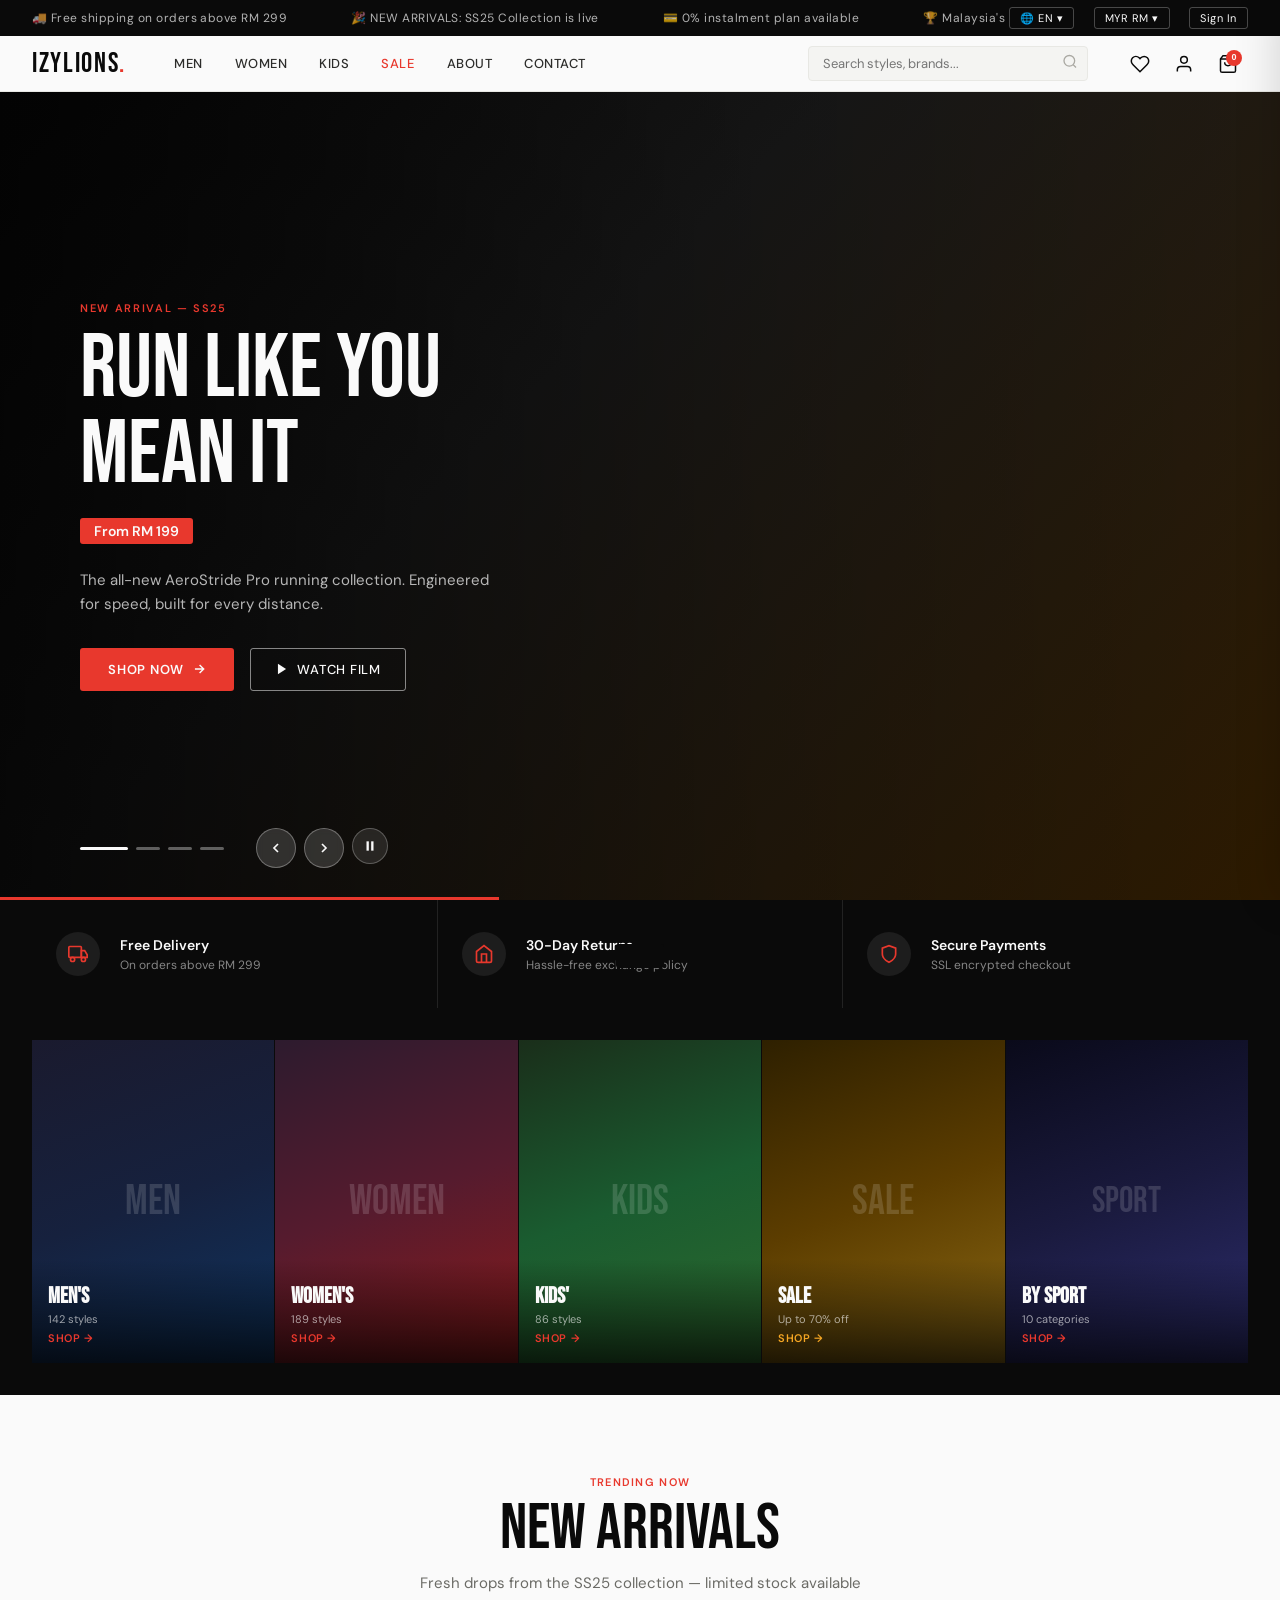
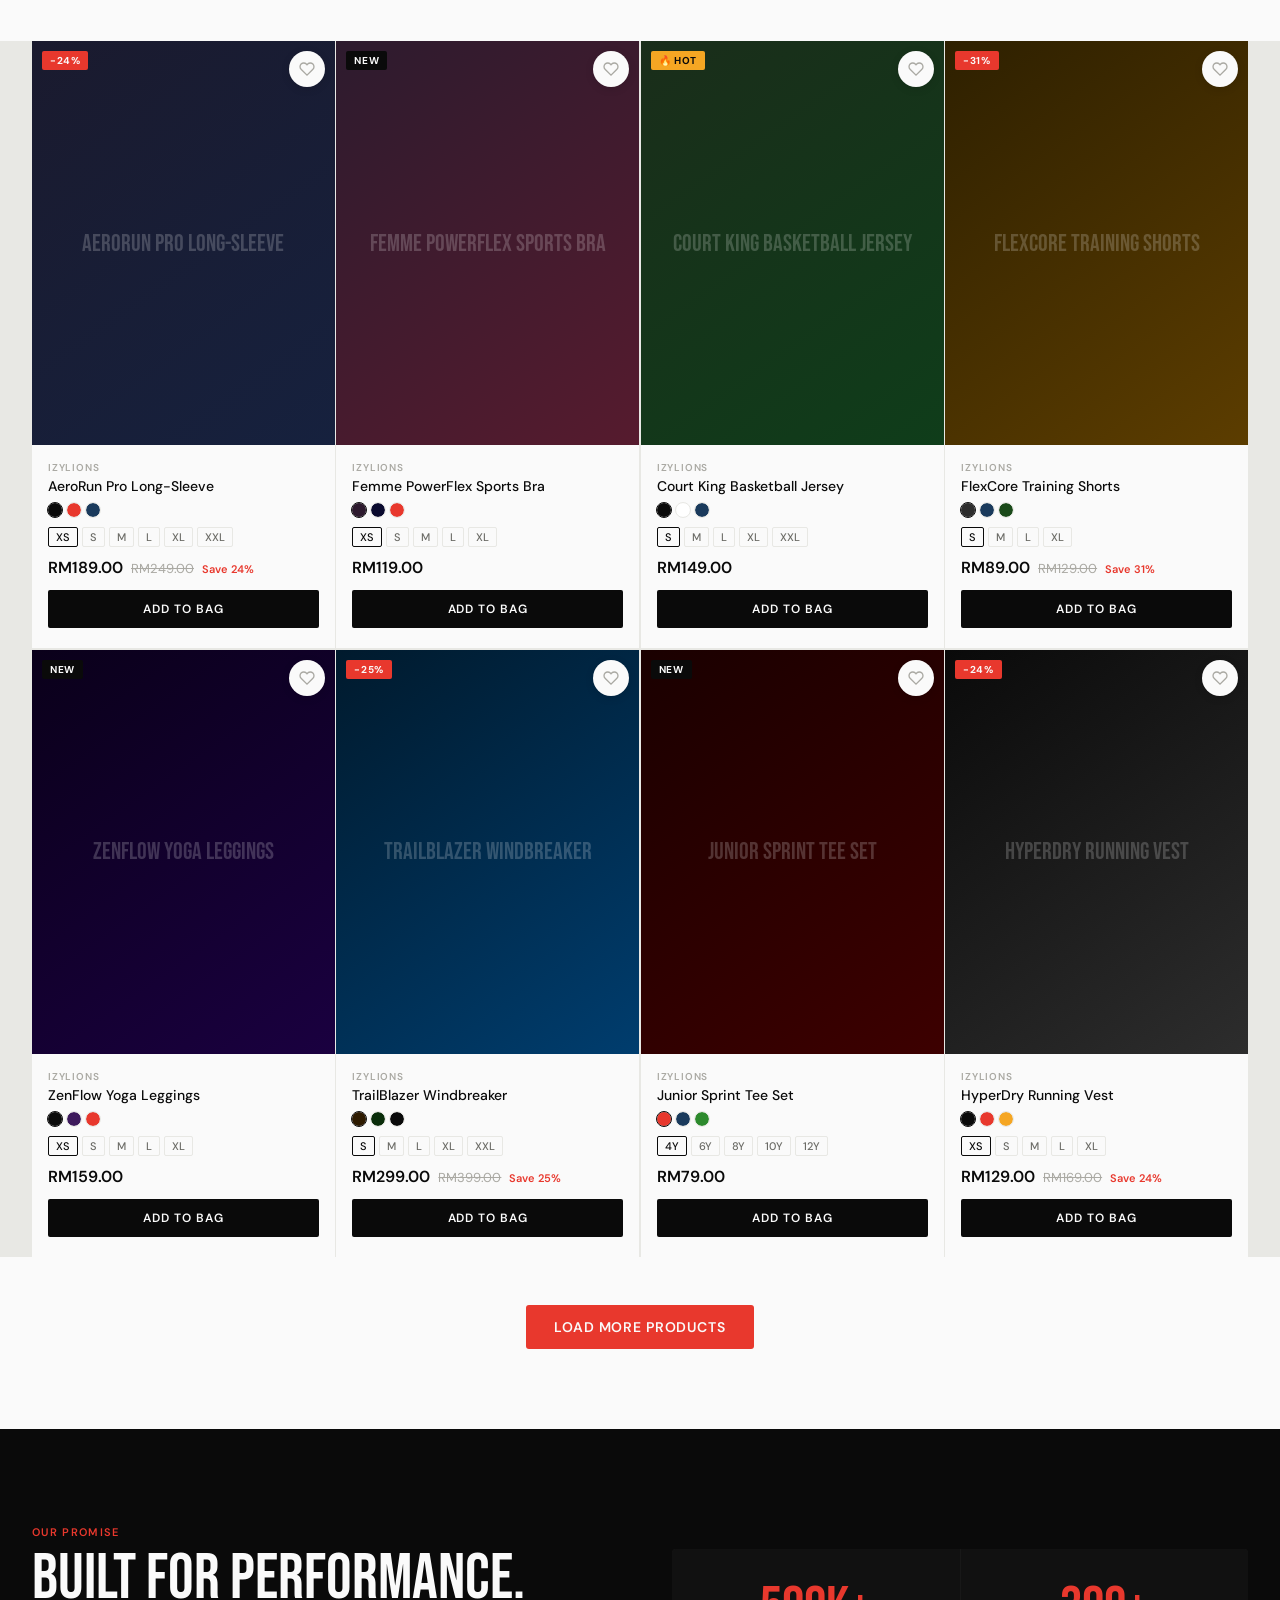
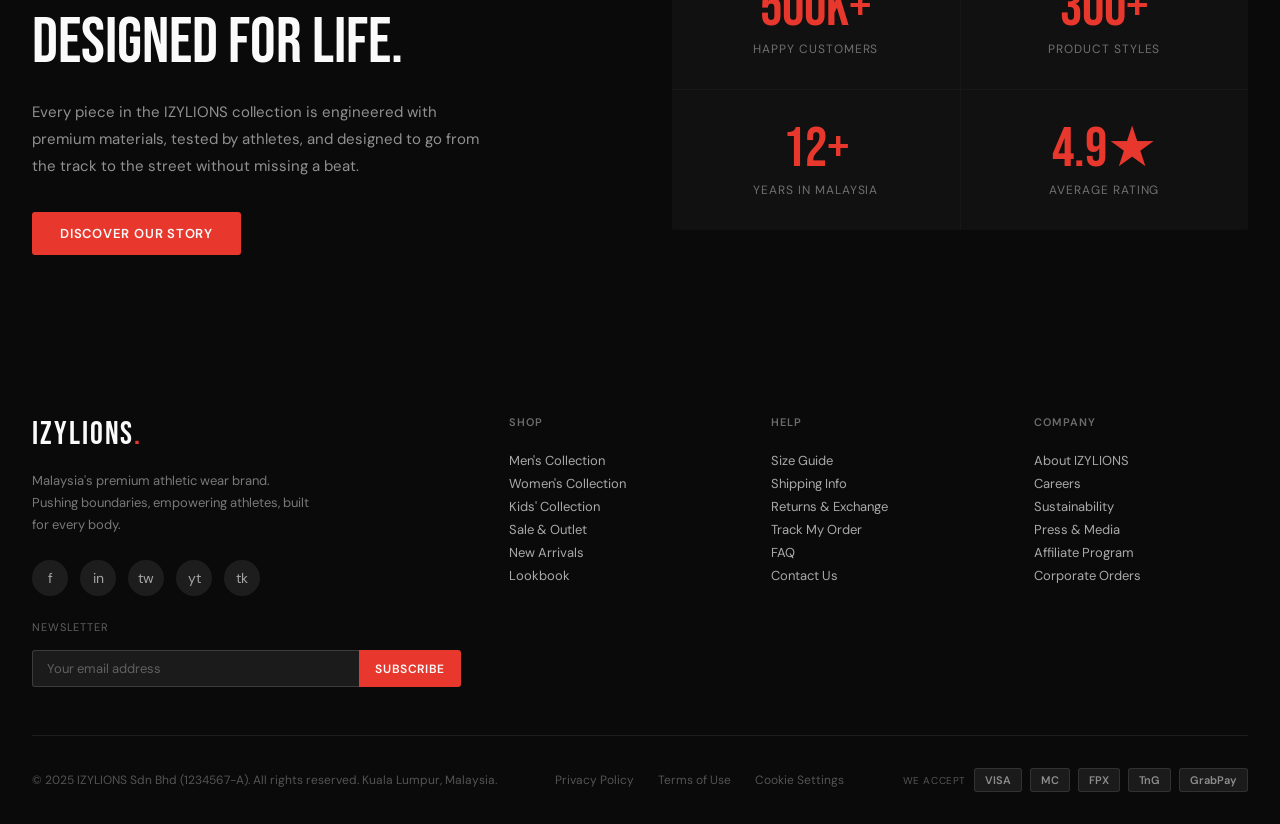
==== store.html @ 8ec2326b "Add files via upload" ====
<!DOCTYPE html>
<html lang="en">
<head>
<meta charset="UTF-8">
<meta name="viewport" content="width=device-width, initial-scale=1.0">
<title>IZYLIONS — Premium Athletic Wear</title>
<link href="https://fonts.googleapis.com/css2?family=Bebas+Neue&family=DM+Sans:wght@300;400;500;600&family=DM+Serif+Display:ital@0;1&display=swap" rel="stylesheet">
<style>
:root {
  --black: #0a0a0a;
  --white: #fafafa;
  --accent: #e8382d;
  --accent2: #f5a623;
  --gray-100: #f4f4f2;
  --gray-200: #e8e8e4;
  --gray-400: #aaa9a3;
  --gray-600: #6b6b66;
  --gray-800: #2c2c2a;
  --font-display: 'Bebas Neue', sans-serif;
  --font-body: 'DM Sans', sans-serif;
  --font-serif: 'DM Serif Display', serif;
  --nav-h: 56px;
  --topbar-h: 36px;
}
* { margin:0; padding:0; box-sizing:border-box; }
html { scroll-behavior: smooth; }
body { font-family: var(--font-body); background: var(--white); color: var(--black); overflow-x:hidden; }

/* ─── CURRENCY/LANGUAGE BAR ─── */
#topbar {
  height: var(--topbar-h);
  background: var(--black);
  color: var(--white);
  display: flex;
  align-items: center;
  justify-content: space-between;
  padding: 0 2rem;
  font-size: 12px;
  letter-spacing: 0.04em;
  position: relative;
  z-index: 200;
}
#topbar .marquee-wrap { flex:1; overflow:hidden; }
#topbar .marquee { display:flex; gap:4rem; animation: marquee 28s linear infinite; white-space:nowrap; }
@keyframes marquee { from{transform:translateX(0)} to{transform:translateX(-50%)} }
#topbar .marquee span { opacity:.7; }
.topbar-right { display:flex; align-items:center; gap:1.2rem; flex-shrink:0; }
.currency-btn, .lang-btn {
  background: transparent;
  border: 1px solid rgba(255,255,255,0.25);
  color: var(--white);
  padding: 3px 10px;
  border-radius: 3px;
  font-size: 11px;
  cursor: pointer;
  font-family: var(--font-body);
  letter-spacing: 0.05em;
  position: relative;
}
.currency-btn:hover, .lang-btn:hover { border-color:rgba(255,255,255,0.6); }
.dropdown-panel {
  position: absolute;
  top: calc(100% + 6px);
  right: 0;
  background: var(--black);
  border: 1px solid rgba(255,255,255,0.15);
  min-width: 160px;
  z-index: 300;
  display: none;
  border-radius: 4px;
  overflow: hidden;
}
.dropdown-panel.open { display:block; }
.dropdown-panel a {
  display: flex; align-items:center; gap:8px;
  padding: 9px 14px;
  color: rgba(255,255,255,0.8);
  text-decoration: none;
  font-size: 12px;
  transition: background 0.15s;
}
.dropdown-panel a:hover { background: rgba(255,255,255,0.08); color:var(--white); }
.dropdown-panel a .flag { font-size:16px; }

/* ─── MAIN NAVBAR ─── */
#navbar {
  height: var(--nav-h);
  background: var(--white);
  border-bottom: 1px solid var(--gray-200);
  display: flex;
  align-items: center;
  padding: 0 2rem;
  gap: 2rem;
  position: sticky;
  top: 0;
  z-index: 150;
  transition: box-shadow 0.2s;
}
#navbar.scrolled { box-shadow: 0 2px 20px rgba(0,0,0,0.08); }
.logo {
  font-family: var(--font-display);
  font-size: 28px;
  letter-spacing: 0.06em;
  color: var(--black);
  text-decoration: none;
  flex-shrink: 0;
}
.logo span { color: var(--accent); }

/* ─── MEGA MENU NAV ─── */
.nav-links { display:flex; align-items:center; gap:0; flex:1; }
.nav-item { position:relative; }
.nav-item > a {
  display: block;
  padding: 0 1rem;
  height: var(--nav-h);
  line-height: var(--nav-h);
  font-size: 13px;
  font-weight: 500;
  letter-spacing: 0.04em;
  color: var(--gray-800);
  text-decoration: none;
  text-transform: uppercase;
  transition: color 0.15s;
  white-space: nowrap;
}
.nav-item > a:hover, .nav-item.active > a { color: var(--accent); }
.nav-item:hover .mega-menu { display:flex; }
.mega-menu {
  display: none;
  position: absolute;
  top: var(--nav-h);
  left: -2rem;
  background: var(--white);
  border: 1px solid var(--gray-200);
  border-top: 2px solid var(--accent);
  min-width: 680px;
  padding: 2rem;
  gap: 2.5rem;
  box-shadow: 0 8px 32px rgba(0,0,0,0.1);
  z-index: 200;
}
.mega-col h4 {
  font-size: 10px;
  font-weight: 600;
  letter-spacing: 0.1em;
  text-transform: uppercase;
  color: var(--gray-400);
  margin-bottom: 1rem;
  border-bottom: 1px solid var(--gray-200);
  padding-bottom: 0.5rem;
}
.mega-col a {
  display: block;
  font-size: 13px;
  color: var(--gray-600);
  text-decoration: none;
  padding: 4px 0;
  transition: color 0.12s;
}
.mega-col a:hover { color: var(--accent); }
.mega-col a.bold { font-weight:600; color: var(--black); }
.mega-featured {
  flex-shrink:0;
  width:180px;
  background: var(--gray-100);
  border-radius: 4px;
  overflow:hidden;
  position:relative;
  cursor:pointer;
}
.mega-featured img { width:100%; height:120px; object-fit:cover; display:block; }
.mega-featured-label {
  padding: 0.75rem 1rem;
  font-size: 12px;
  font-weight: 600;
  color: var(--black);
}
.mega-featured-sub { font-size:11px; color:var(--gray-600); font-weight:400; }

/* ─── SEARCH BAR ─── */
.search-wrap {
  position: relative;
  flex: 0 0 280px;
}
.search-wrap input {
  width: 100%;
  padding: 8px 36px 8px 14px;
  border: 1px solid var(--gray-200);
  border-radius: 4px;
  font-size: 13px;
  font-family: var(--font-body);
  background: var(--gray-100);
  transition: border 0.15s, background 0.15s;
  outline: none;
}
.search-wrap input:focus { border-color: var(--black); background: var(--white); }
.search-wrap .search-icon {
  position:absolute; right:10px; top:50%; transform:translateY(-50%);
  color: var(--gray-400); pointer-events:none;
}
.search-suggestions {
  position:absolute; top:calc(100% + 4px); left:0; right:0;
  background: var(--white);
  border: 1px solid var(--gray-200);
  border-radius: 4px;
  box-shadow: 0 8px 24px rgba(0,0,0,0.1);
  z-index: 300;
  display:none;
  overflow:hidden;
}
.search-suggestions.open { display:block; }
.suggestion-label {
  padding: 8px 14px 4px;
  font-size:10px;
  letter-spacing:0.08em;
  text-transform:uppercase;
  color:var(--gray-400);
  font-weight:600;
}
.suggestion-item {
  display:flex; align-items:center; gap:10px;
  padding: 8px 14px;
  font-size:13px;
  cursor:pointer;
  transition: background 0.1s;
}
.suggestion-item:hover { background: var(--gray-100); }
.suggestion-item svg { color:var(--gray-400); flex-shrink:0; }
.suggestion-item .hot { font-size:10px; background:var(--accent); color:var(--white); padding:1px 6px; border-radius:2px; margin-left:auto; }

/* ─── NAV ICONS ─── */
.nav-icons { display:flex; align-items:center; gap:4px; flex-shrink:0; }
.nav-icon-btn {
  position:relative;
  width:40px; height:40px;
  display:flex; align-items:center; justify-content:center;
  border-radius:4px;
  cursor:pointer;
  background:transparent;
  border:none;
  color:var(--black);
  transition: background 0.15s;
}
.nav-icon-btn:hover { background: var(--gray-100); }
.badge {
  position:absolute; top:6px; right:6px;
  background: var(--accent);
  color: var(--white);
  font-size:9px;
  font-weight:700;
  width:16px; height:16px;
  border-radius:50%;
  display:flex; align-items:center; justify-content:center;
  line-height:1;
}

/* ─── HERO SLIDESHOW ─── */
#hero {
  position: relative;
  height: calc(100vh - var(--nav-h) - var(--topbar-h));
  min-height: 500px;
  overflow: hidden;
  background: var(--black);
}
.slide {
  position: absolute; inset:0;
  display: flex; align-items: center;
  opacity:0; transition: opacity 0.8s ease;
  pointer-events:none;
}
.slide.active { opacity:1; pointer-events:auto; }
.slide-bg {
  position:absolute; inset:0;
  background-size:cover; background-position:center;
}
.slide-overlay {
  position:absolute; inset:0;
  background: linear-gradient(90deg, rgba(0,0,0,0.72) 0%, rgba(0,0,0,0.2) 60%, transparent 100%);
}
.slide-content {
  position:relative; z-index:2;
  padding: 0 5rem;
  max-width: 580px;
}
.slide-eyebrow {
  font-size:11px;
  font-weight:600;
  letter-spacing:0.15em;
  text-transform:uppercase;
  color:var(--accent);
  margin-bottom:0.75rem;
}
.slide-title {
  font-family: var(--font-display);
  font-size: clamp(52px, 7vw, 96px);
  line-height: 0.95;
  color: var(--white);
  margin-bottom: 1.25rem;
}
.slide-desc {
  font-size:15px;
  color: rgba(255,255,255,0.7);
  line-height:1.6;
  margin-bottom:2rem;
  max-width:420px;
}
.slide-price-tag {
  display:inline-block;
  background: var(--accent);
  color: var(--white);
  font-size:14px;
  font-weight:600;
  padding: 4px 14px;
  border-radius:3px;
  margin-bottom:1.5rem;
}
.slide-btns { display:flex; gap:1rem; flex-wrap:wrap; }
.btn-primary {
  background: var(--accent);
  color: var(--white);
  border: none;
  padding: 13px 28px;
  font-size: 13px;
  font-weight: 600;
  letter-spacing: 0.06em;
  text-transform:uppercase;
  cursor: pointer;
  border-radius: 3px;
  text-decoration:none;
  display:inline-flex; align-items:center; gap:8px;
  transition: background 0.15s, transform 0.1s;
  font-family: var(--font-body);
}
.btn-primary:hover { background: #c4281e; transform:translateY(-1px); }
.btn-outline {
  background: transparent;
  color: var(--white);
  border: 1.5px solid rgba(255,255,255,0.5);
  padding: 12px 24px;
  font-size: 13px;
  font-weight: 500;
  letter-spacing: 0.06em;
  text-transform:uppercase;
  cursor: pointer;
  border-radius: 3px;
  text-decoration:none;
  display:inline-flex; align-items:center; gap:8px;
  transition: border-color 0.15s, background 0.15s;
  font-family: var(--font-body);
}
.btn-outline:hover { border-color:var(--white); background:rgba(255,255,255,0.08); }

.slide-controls {
  position:absolute; bottom:2rem; left:5rem;
  display:flex; align-items:center; gap:1rem;
  z-index:10;
}
.slide-dots { display:flex; gap:8px; }
.slide-dot {
  width:24px; height:3px;
  background:rgba(255,255,255,0.35);
  border-radius:2px;
  cursor:pointer;
  transition: background 0.2s, width 0.3s;
}
.slide-dot.active { background:var(--white); width:48px; }
.slide-nav-btns { display:flex; gap:8px; margin-left:1rem; }
.slide-btn {
  width:40px; height:40px;
  border-radius:50%;
  background:rgba(255,255,255,0.15);
  border: 1px solid rgba(255,255,255,0.3);
  color:var(--white);
  cursor:pointer;
  display:flex; align-items:center; justify-content:center;
  transition: background 0.15s;
  backdrop-filter: blur(4px);
}
.slide-btn:hover { background:rgba(255,255,255,0.3); }
.pause-btn {
  width:36px; height:36px;
  border-radius:50%;
  background:rgba(255,255,255,0.1);
  border: 1px solid rgba(255,255,255,0.25);
  color:var(--white);
  cursor:pointer;
  display:flex; align-items:center; justify-content:center;
  transition: background 0.15s;
  backdrop-filter: blur(4px);
}
.pause-btn:hover { background:rgba(255,255,255,0.25); }
.progress-bar {
  position:absolute; bottom:0; left:0;
  height:3px; background:var(--accent);
  transition: width 0.1s linear;
  z-index:10;
}

/* ─── SECTIONS ─── */
section { padding: 5rem 2rem; }
.section-header { text-align:center; margin-bottom:3rem; }
.section-eyebrow {
  font-size:11px; font-weight:600; letter-spacing:0.12em;
  text-transform:uppercase; color:var(--accent);
  margin-bottom:0.5rem;
}
.section-title {
  font-family: var(--font-display);
  font-size: clamp(36px, 5vw, 64px);
  line-height:1;
  color: var(--black);
}
.section-sub {
  font-size:15px; color:var(--gray-600); margin-top:0.75rem;
  max-width:480px; margin-left:auto; margin-right:auto;
}

/* ─── CATEGORY STRIP ─── */
.cat-strip {
  background: var(--black);
  padding: 2rem;
  display: flex;
  gap: 1px;
  overflow-x:auto;
}
.cat-strip::-webkit-scrollbar { display:none; }
.cat-item {
  flex: 1;
  min-width: 140px;
  position:relative;
  overflow:hidden;
  cursor:pointer;
  aspect-ratio:3/4;
  background: var(--gray-800);
}
.cat-item img { width:100%; height:100%; object-fit:cover; transition: transform 0.5s; display:block; }
.cat-item:hover img { transform:scale(1.05); }
.cat-item-label {
  position:absolute; bottom:0; left:0; right:0;
  background: linear-gradient(transparent, rgba(0,0,0,0.75));
  padding: 1.5rem 1rem 1rem;
  color:var(--white);
}
.cat-item-label h3 { font-family:var(--font-display); font-size:22px; }
.cat-item-label p { font-size:11px; color:rgba(255,255,255,0.6); margin-top:2px; }
.cat-item-label a {
  font-size:11px; color:var(--accent); text-decoration:none;
  font-weight:600; letter-spacing:0.05em; text-transform:uppercase;
}

/* ─── PRODUCT GRID ─── */
.products-grid {
  display: grid;
  grid-template-columns: repeat(auto-fill, minmax(260px, 1fr));
  gap: 1.5px;
  background: var(--gray-200);
  margin: 0 -2rem;
  padding: 0 2rem;
}
.product-card {
  background: var(--white);
  cursor: pointer;
  position: relative;
  overflow: hidden;
  transition: box-shadow 0.2s;
}
.product-card:hover { box-shadow: 0 8px 32px rgba(0,0,0,0.12); z-index:2; }
.product-img-wrap {
  position:relative; overflow:hidden;
  background: var(--gray-100);
  aspect-ratio: 3/4;
}
.product-imgs { display:flex; transition: transform 0.5s ease; height:100%; }
.product-img {
  min-width:100%; height:100%; object-fit:cover;
  display:block;
}
.product-img-dots {
  position:absolute; bottom:10px; left:50%; transform:translateX(-50%);
  display:flex; gap:4px;
  opacity:0; transition:opacity 0.2s;
}
.product-card:hover .product-img-dots { opacity:1; }
.product-img-dot {
  width:5px; height:5px; border-radius:50%;
  background:rgba(255,255,255,0.5);
  cursor:pointer; border:none; padding:0;
}
.product-img-dot.active { background:var(--white); }
.product-tags {
  position:absolute; top:10px; left:10px;
  display:flex; flex-direction:column; gap:4px;
}
.tag {
  display:inline-block;
  font-size:10px; font-weight:700;
  letter-spacing:0.06em;
  text-transform:uppercase;
  padding: 3px 8px;
  border-radius:2px;
}
.tag-new { background:var(--black); color:var(--white); }
.tag-sale { background:var(--accent); color:var(--white); }
.tag-hot { background:var(--accent2); color:var(--black); }
.wishlist-btn {
  position:absolute; top:10px; right:10px;
  width:36px; height:36px;
  border-radius:50%;
  background:var(--white);
  border:none;
  cursor:pointer;
  display:flex; align-items:center; justify-content:center;
  box-shadow: 0 2px 8px rgba(0,0,0,0.12);
  transition: transform 0.15s;
  color: var(--gray-400);
}
.wishlist-btn:hover { transform:scale(1.1); }
.wishlist-btn.active { color: var(--accent); }
.product-info { padding: 1rem 1rem 1.25rem; }
.product-brand { font-size:10px; color:var(--gray-400); font-weight:600; letter-spacing:0.08em; text-transform:uppercase; }
.product-name { font-size:14px; font-weight:500; color:var(--black); margin:3px 0 8px; line-height:1.3; }
.product-colors { display:flex; gap:5px; margin-bottom:10px; }
.color-dot {
  width:14px; height:14px;
  border-radius:50%; cursor:pointer;
  border:2px solid transparent; outline:1px solid var(--gray-200);
  transition:outline-color 0.1s;
}
.color-dot:hover, .color-dot.active { outline-color:var(--black); }
.product-sizes { display:flex; gap:4px; flex-wrap:wrap; margin-bottom:10px; }
.size-chip {
  font-size:11px; font-weight:500;
  border:1px solid var(--gray-200);
  border-radius:2px;
  padding: 2px 7px;
  cursor:pointer;
  transition: border-color 0.1s, background 0.1s;
  color:var(--gray-600);
}
.size-chip:hover, .size-chip.active { border-color:var(--black); color:var(--black); }
.size-chip.out { text-decoration:line-through; color:var(--gray-400); cursor:not-allowed; }
.product-price { display:flex; align-items:baseline; gap:8px; }
.price { font-size:16px; font-weight:600; color:var(--black); }
.price-old { font-size:13px; color:var(--gray-400); text-decoration:line-through; }
.price-save { font-size:11px; color:var(--accent); font-weight:600; }
.add-cart-btn {
  width:100%;
  background:var(--black);
  color:var(--white);
  border:none;
  padding:11px;
  font-size:12px;
  font-weight:600;
  letter-spacing:0.08em;
  text-transform:uppercase;
  cursor:pointer;
  font-family:var(--font-body);
  transition: background 0.15s;
  margin-top:12px;
  border-radius:2px;
}
.add-cart-btn:hover { background: var(--accent); }

/* ─── PROMO BANNER ─── */
.promo-banner {
  background: var(--black);
  color: var(--white);
  display: grid;
  grid-template-columns: 1fr 1px 1fr 1px 1fr;
  align-items: stretch;
  margin: 0;
  padding: 0 2rem;
}
.promo-item {
  display:flex; align-items:center; gap:1.25rem;
  padding: 2rem 1.5rem;
}
.promo-icon {
  width:44px; height:44px;
  border-radius:50%;
  background: rgba(255,255,255,0.08);
  display:flex; align-items:center; justify-content:center;
  flex-shrink:0;
  color:var(--accent);
}
.promo-text h4 { font-size:14px; font-weight:600; margin-bottom:3px; }
.promo-text p { font-size:12px; color:rgba(255,255,255,0.5); }
.promo-divider { background:rgba(255,255,255,0.1); width:1px; }

/* ─── MODALS ─── */
.modal-overlay {
  position:fixed; inset:0;
  background:rgba(0,0,0,0.5);
  z-index:1000;
  display:none;
  align-items:center;
  justify-content:center;
  padding:1rem;
  backdrop-filter:blur(4px);
}
.modal-overlay.open { display:flex; }
.modal {
  background:var(--white);
  border-radius:4px;
  max-width:460px;
  width:100%;
  overflow:hidden;
  position:relative;
  animation: modalIn 0.25s ease;
}
@keyframes modalIn { from{transform:translateY(20px);opacity:0} to{transform:translateY(0);opacity:1} }
.modal-header {
  padding: 1.5rem 1.5rem 0;
  display:flex; align-items:center; justify-content:space-between;
}
.modal-header h2 { font-family:var(--font-display); font-size:28px; letter-spacing:0.04em; }
.modal-close {
  background:none; border:none; cursor:pointer;
  width:32px; height:32px;
  border-radius:50%;
  display:flex; align-items:center; justify-content:center;
  color:var(--gray-600);
  font-size:18px;
  transition: background 0.1s;
}
.modal-close:hover { background:var(--gray-100); }
.modal-body { padding: 1.5rem; }
.form-group { margin-bottom:1rem; }
.form-group label {
  display:block;
  font-size:12px; font-weight:600;
  letter-spacing:0.05em; text-transform:uppercase;
  color:var(--gray-600); margin-bottom:6px;
}
.form-group input, .form-group select {
  width:100%; padding:10px 12px;
  border:1px solid var(--gray-200);
  border-radius:3px;
  font-size:14px; font-family:var(--font-body);
  outline:none;
  transition: border-color 0.15s;
  background:var(--white);
}
.form-group input:focus { border-color:var(--black); }
.form-row { display:grid; grid-template-columns:1fr 1fr; gap:1rem; }
.btn-full {
  width:100%;
  background:var(--black); color:var(--white);
  border:none; padding:13px;
  font-size:13px; font-weight:600;
  letter-spacing:0.06em; text-transform:uppercase;
  cursor:pointer; border-radius:3px;
  font-family:var(--font-body);
  transition: background 0.15s;
}
.btn-full:hover { background:var(--accent); }
.modal-switch {
  text-align:center; margin-top:1rem;
  font-size:13px; color:var(--gray-600);
}
.modal-switch a { color:var(--black); font-weight:600; text-decoration:none; cursor:pointer; }
.modal-tabs { display:flex; border-bottom:1px solid var(--gray-200); }
.modal-tab {
  flex:1; padding:1rem;
  background:none; border:none;
  font-size:13px; font-weight:600;
  letter-spacing:0.04em; text-transform:uppercase;
  cursor:pointer; color:var(--gray-400);
  border-bottom:2px solid transparent;
  font-family:var(--font-body);
  transition: color 0.15s, border-color 0.15s;
}
.modal-tab.active { color:var(--black); border-bottom-color:var(--black); }

/* ─── CART SIDEBAR ─── */
#cart-sidebar {
  position:fixed; right:0; top:0; bottom:0;
  width:420px; max-width:100vw;
  background:var(--white);
  z-index:1100;
  box-shadow:-4px 0 40px rgba(0,0,0,0.15);
  transform:translateX(100%);
  transition:transform 0.35s cubic-bezier(0.4,0,0.2,1);
  display:flex; flex-direction:column;
}
#cart-sidebar.open { transform:translateX(0); }
.cart-header {
  padding:1.5rem;
  display:flex; align-items:center; justify-content:space-between;
  border-bottom:1px solid var(--gray-200);
}
.cart-header h2 { font-family:var(--font-display); font-size:24px; }
.cart-items { flex:1; overflow-y:auto; padding:1rem 1.5rem; }
.cart-item {
  display:flex; gap:1rem;
  padding:1rem 0;
  border-bottom:1px solid var(--gray-100);
}
.cart-item-img {
  width:80px; height:100px;
  object-fit:cover; border-radius:2px;
  background:var(--gray-100); flex-shrink:0;
}
.cart-item-info { flex:1; }
.cart-item-name { font-size:13px; font-weight:500; line-height:1.3; margin-bottom:4px; }
.cart-item-meta { font-size:11px; color:var(--gray-400); margin-bottom:8px; }
.cart-item-actions { display:flex; align-items:center; gap:0.75rem; }
.qty-control { display:flex; align-items:center; gap:0; border:1px solid var(--gray-200); border-radius:2px; overflow:hidden; }
.qty-btn { background:none; border:none; width:28px; height:28px; cursor:pointer; font-size:14px; color:var(--black); transition:background 0.1s; }
.qty-btn:hover { background:var(--gray-100); }
.qty-val { font-size:13px; font-weight:500; width:28px; text-align:center; }
.cart-item-price { font-size:14px; font-weight:600; margin-left:auto; }
.cart-remove { background:none; border:none; cursor:pointer; color:var(--gray-400); font-size:16px; }
.cart-footer {
  padding:1.5rem;
  border-top:1px solid var(--gray-200);
  background:var(--white);
}
.cart-total-row { display:flex; justify-content:space-between; align-items:center; margin-bottom:1rem; }
.cart-total-row span:first-child { font-size:13px; color:var(--gray-600); }
.cart-total-row span:last-child { font-size:18px; font-weight:600; }
.cart-checkout-btn {
  width:100%; background:var(--accent); color:var(--white);
  border:none; padding:15px;
  font-size:14px; font-weight:600;
  letter-spacing:0.06em; text-transform:uppercase;
  cursor:pointer; border-radius:3px;
  font-family:var(--font-body);
  transition:background 0.15s;
}
.cart-checkout-btn:hover { background:#c4281e; }
.cart-empty { text-align:center; padding:4rem 1rem; }
.cart-empty p { color:var(--gray-400); font-size:14px; margin-top:1rem; }

/* ─── CHECKOUT PAGE ─── */
#checkout-page {
  display:none; position:fixed; inset:0;
  background:var(--white); z-index:1200;
  overflow-y:auto;
}
#checkout-page.open { display:block; }
.checkout-inner {
  max-width:1100px; margin:0 auto;
  display:grid; grid-template-columns:1fr 420px;
  gap:0; min-height:100vh;
}
.checkout-form-col {
  padding: 3rem 3rem 3rem 2rem;
  border-right:1px solid var(--gray-200);
}
.checkout-summary-col {
  padding: 3rem 2rem;
  background:var(--gray-100);
}
.checkout-logo { font-family:var(--font-display); font-size:28px; margin-bottom:2.5rem; }
.checkout-logo span { color:var(--accent); }
.checkout-section { margin-bottom:2rem; }
.checkout-section h3 {
  font-size:11px; font-weight:600;
  letter-spacing:0.1em; text-transform:uppercase;
  color:var(--gray-600); margin-bottom:1rem;
  padding-bottom:0.5rem; border-bottom:1px solid var(--gray-200);
}
.payment-icons { display:flex; gap:8px; margin-bottom:1rem; }
.pay-icon {
  border:1px solid var(--gray-200);
  border-radius:3px; padding:4px 10px;
  font-size:11px; font-weight:600;
  background:var(--white);
  color:var(--gray-600);
}
.checkout-summary-item { display:flex; align-items:center; gap:1rem; margin-bottom:1rem; }
.checkout-item-img { width:56px; height:70px; object-fit:cover; border-radius:2px; background:var(--gray-200); position:relative; }
.checkout-item-qty { position:absolute; top:-6px; right:-6px; width:18px; height:18px; background:var(--gray-400); color:var(--white); border-radius:50%; font-size:10px; font-weight:700; display:flex; align-items:center; justify-content:center; }
.checkout-item-name { font-size:13px; font-weight:500; flex:1; }
.checkout-item-price { font-size:13px; font-weight:600; }
.checkout-totals { border-top:1px solid var(--gray-200); padding-top:1rem; margin-top:1rem; }
.checkout-total-row { display:flex; justify-content:space-between; font-size:13px; color:var(--gray-600); margin-bottom:6px; }
.checkout-total-row.total { font-size:16px; font-weight:600; color:var(--black); margin-top:8px; padding-top:8px; border-top:1px solid var(--gray-200); }

/* ─── WISHLIST PAGE ─── */
#wishlist-page {
  display:none; position:fixed; inset:0;
  background:var(--white); z-index:1200;
  overflow-y:auto;
}
#wishlist-page.open { display:block; }
.page-inner { max-width:1200px; margin:0 auto; padding:2rem; }
.page-header-bar { display:flex; align-items:center; gap:1rem; margin-bottom:2rem; padding-bottom:1.5rem; border-bottom:1px solid var(--gray-200); }
.page-header-bar button { background:none; border:none; cursor:pointer; font-size:22px; color:var(--gray-600); }
.page-header-bar h1 { font-family:var(--font-display); font-size:36px; }

/* ─── TOAST ─── */
#toast {
  position:fixed; bottom:2rem; left:50%; transform:translateX(-50%) translateY(100px);
  background:var(--black); color:var(--white);
  padding:12px 24px; border-radius:3px;
  font-size:13px; font-weight:500;
  z-index:2000;
  transition:transform 0.3s cubic-bezier(0.4,0,0.2,1);
  white-space:nowrap;
}
#toast.show { transform:translateX(-50%) translateY(0); }

/* ─── FOOTER ─── */
footer {
  background: var(--black);
  color: var(--white);
  padding: 4rem 2rem 2rem;
}
.footer-grid {
  display:grid;
  grid-template-columns:2fr 1fr 1fr 1fr;
  gap:3rem;
  margin-bottom:3rem;
}
.footer-brand .logo { font-size:32px; margin-bottom:1rem; display:block; }
.footer-brand p { font-size:13px; color:rgba(255,255,255,0.45); line-height:1.7; max-width:280px; }
.footer-col h4 { font-size:11px; font-weight:600; letter-spacing:0.1em; text-transform:uppercase; color:rgba(255,255,255,0.4); margin-bottom:1.25rem; }
.footer-col a { display:block; font-size:13px; color:rgba(255,255,255,0.65); text-decoration:none; padding:3px 0; transition:color 0.12s; }
.footer-col a:hover { color:var(--white); }
.footer-bottom { border-top:1px solid rgba(255,255,255,0.08); padding-top:2rem; display:flex; justify-content:space-between; align-items:center; font-size:12px; color:rgba(255,255,255,0.3); }
.footer-bottom a { color:rgba(255,255,255,0.3); text-decoration:none; }
.footer-bottom a:hover { color:rgba(255,255,255,0.6); }
.social-links { display:flex; gap:12px; margin-top:1.5rem; }
.social-link { width:36px; height:36px; border-radius:50%; background:rgba(255,255,255,0.08); display:flex; align-items:center; justify-content:center; color:rgba(255,255,255,0.6); text-decoration:none; font-size:14px; transition:background 0.15s; }
.social-link:hover { background:rgba(255,255,255,0.18); }
.newsletter-wrap { display:flex; gap:0; margin-top:1rem; }
.newsletter-wrap input { flex:1; background:rgba(255,255,255,0.07); border:1px solid rgba(255,255,255,0.15); border-right:none; padding:9px 14px; color:var(--white); font-size:13px; font-family:var(--font-body); outline:none; border-radius:3px 0 0 3px; }
.newsletter-wrap input::placeholder { color:rgba(255,255,255,0.3); }
.newsletter-wrap button { background:var(--accent); border:none; padding:9px 16px; color:var(--white); font-size:12px; font-weight:600; cursor:pointer; border-radius:0 3px 3px 0; letter-spacing:0.05em; font-family:var(--font-body); text-transform:uppercase; transition:background 0.15s; }
.newsletter-wrap button:hover { background:#c4281e; }

/* ─── ABOUT / CONTACT PAGES ─── */
#about-page, #contact-page {
  display:none; position:fixed; inset:0;
  background:var(--white); z-index:1200;
  overflow-y:auto;
}
#about-page.open, #contact-page.open { display:block; }
.about-hero { background:var(--black); color:var(--white); padding:6rem 2rem; text-align:center; }
.about-hero h1 { font-family:var(--font-display); font-size:80px; line-height:1; }
.about-hero p { color:rgba(255,255,255,0.6); font-size:16px; max-width:560px; margin:1.5rem auto 0; line-height:1.7; }
.about-body { max-width:800px; margin:4rem auto; padding:0 2rem; }
.about-body h2 { font-family:var(--font-display); font-size:48px; margin:3rem 0 1rem; }
.about-body p { font-size:15px; color:var(--gray-600); line-height:1.8; margin-bottom:1.5rem; }
.stats-row { display:grid; grid-template-columns:repeat(3,1fr); gap:2rem; margin:3rem 0; text-align:center; border:1px solid var(--gray-200); border-radius:4px; overflow:hidden; }
.stat-box { padding:2rem; }
.stat-box:not(:last-child) { border-right:1px solid var(--gray-200); }
.stat-num { font-family:var(--font-display); font-size:56px; color:var(--accent); }
.stat-label { font-size:13px; color:var(--gray-600); margin-top:4px; }
.contact-grid { display:grid; grid-template-columns:1fr 1fr; gap:4rem; max-width:900px; margin:4rem auto; padding:0 2rem; }

/* ─── RESPONSIVE ─── */
@media(max-width:768px){
  .footer-grid { grid-template-columns:1fr 1fr; }
  .checkout-inner { grid-template-columns:1fr; }
  .checkout-summary-col { display:none; }
  .mega-menu { min-width:95vw; }
  .slide-content { padding:0 1.5rem; }
  .slide-controls { left:1.5rem; }
  .promo-banner { grid-template-columns:1fr; }
  .promo-divider { display:none; }
  #cart-sidebar { width:100vw; }
  .search-wrap { flex:0 0 160px; }
}
@media(max-width:520px){
  .footer-grid { grid-template-columns:1fr; }
  .contact-grid { grid-template-columns:1fr; }
}
</style>
</head>
<body>

<!-- ─── TOP BAR ─── -->
<div id="topbar">
  <div class="marquee-wrap">
    <div class="marquee">
      <span>🚚 Free shipping on orders above RM 299</span>
      <span>🎉 NEW ARRIVALS: SS25 Collection is live</span>
      <span>💳 0% instalment plan available</span>
      <span>🏆 Malaysia's #1 Athletic Wear Brand — IZYLIONS</span>
      <span>🚚 Free shipping on orders above RM 299</span>
      <span>🎉 NEW ARRIVALS: SS25 Collection is live</span>
      <span>💳 0% instalment plan available</span>
      <span>🏆 Malaysia's #1 Athletic Wear Brand — IZYLIONS</span>
    </div>
  </div>
  <div class="topbar-right">
    <!-- Language -->
    <div style="position:relative;">
      <button class="lang-btn" onclick="toggleDropdown('lang-dd')">
        🌐 <span id="lang-label">EN</span> ▾
      </button>
      <div class="dropdown-panel" id="lang-dd">
        <div class="dropdown-panel a" style="padding:6px 14px;font-size:10px;color:rgba(255,255,255,0.4);letter-spacing:0.08em;text-transform:uppercase;">Language</div>
        <a href="#" onclick="setLang('EN','en');return false;"><span class="flag">🇲🇾</span> English (MY)</a>
        <a href="#" onclick="setLang('EN','en');return false;"><span class="flag">🇺🇸</span> English (US)</a>
        <a href="#" onclick="setLang('中文','zh');return false;"><span class="flag">🇨🇳</span> 简体中文</a>
        <a href="#" onclick="setLang('한국어','ko');return false;"><span class="flag">🇰🇷</span> 한국어</a>
        <a href="#" onclick="setLang('日本語','ja');return false;"><span class="flag">🇯🇵</span> 日本語</a>
        <a href="#" onclick="setLang('BH','id');return false;"><span class="flag">🇮🇩</span> Bahasa Indonesia</a>
        <a href="#" onclick="setLang('ภาษา','th');return false;"><span class="flag">🇹🇭</span> ภาษาไทย</a>
        <a href="#" onclick="setLang('SG','en-sg');return false;"><span class="flag">🇸🇬</span> English (SG)</a>
      </div>
    </div>
    <!-- Currency -->
    <div style="position:relative;">
      <button class="currency-btn" onclick="toggleDropdown('curr-dd')">
        <span id="curr-label">MYR RM</span> ▾
      </button>
      <div class="dropdown-panel" id="curr-dd">
        <div style="padding:6px 14px;font-size:10px;color:rgba(255,255,255,0.4);letter-spacing:0.08em;text-transform:uppercase;">Currency</div>
        <a href="#" onclick="setCurr('MYR','RM',1);return false;"><span class="flag">🇲🇾</span> MYR — Ringgit</a>
        <a href="#" onclick="setCurr('USD','$',0.22);return false;"><span class="flag">🇺🇸</span> USD — Dollar</a>
        <a href="#" onclick="setCurr('SGD','S$',0.30);return false;"><span class="flag">🇸🇬</span> SGD — Dollar</a>
        <a href="#" onclick="setCurr('CNY','¥',1.59);return false;"><span class="flag">🇨🇳</span> CNY — Yuan</a>
        <a href="#" onclick="setCurr('KRW','₩',296);return false;"><span class="flag">🇰🇷</span> KRW — Won</a>
        <a href="#" onclick="setCurr('IDR','Rp',3430);return false;"><span class="flag">🇮🇩</span> IDR — Rupiah</a>
        <a href="#" onclick="setCurr('JPY','¥',33);return false;"><span class="flag">🇯🇵</span> JPY — Yen</a>
        <a href="#" onclick="setCurr('THB','฿',7.9);return false;"><span class="flag">🇹🇭</span> THB — Baht</a>
      </div>
    </div>
    <button class="lang-btn" onclick="openModal('login-modal')">Sign In</button>
  </div>
</div>

<!-- ─── NAVBAR ─── -->
<nav id="navbar">
  <a href="#" class="logo">IZYLIONS<span>.</span></a>

  <div class="nav-links">
    <!-- Men -->
    <div class="nav-item">
      <a href="#">Men</a>
      <div class="mega-menu">
        <div class="mega-col">
          <h4>By Type</h4>
          <a href="#" class="bold">New Arrivals</a>
          <a href="#">T-Shirts & Tops</a>
          <a href="#">Hoodies & Sweatshirts</a>
          <a href="#">Jackets & Outerwear</a>
          <a href="#">Shorts</a>
          <a href="#">Track Pants</a>
          <a href="#">Joggers</a>
          <a href="#">Underwear & Socks</a>
          <a href="#">Compression Wear</a>
        </div>
        <div class="mega-col">
          <h4>By Sport</h4>
          <a href="#">Running</a>
          <a href="#">Basketball</a>
          <a href="#">Football</a>
          <a href="#">Training & Gym</a>
          <a href="#">Tennis</a>
          <a href="#">Swimming</a>
          <a href="#">Hiking & Trail</a>
          <a href="#">Yoga & Pilates</a>
        </div>
        <div class="mega-col">
          <h4>Collections</h4>
          <a href="#" class="bold" style="color:var(--accent)">🔥 On Sale</a>
          <a href="#">Summer 2025</a>
          <a href="#">Classic Edition</a>
          <a href="#">Limited Drop</a>
          <a href="#">Collaborations</a>
        </div>
        <div class="mega-featured">
          <div style="background:linear-gradient(135deg,#0a0a0a,#333);height:120px;display:flex;align-items:center;justify-content:center;">
            <span style="font-family:'Bebas Neue',sans-serif;font-size:28px;color:white;">NEW DROP</span>
          </div>
          <div class="mega-featured-label">
            Men's SS25
            <div class="mega-featured-sub">From RM 99</div>
          </div>
        </div>
      </div>
    </div>
    <!-- Women -->
    <div class="nav-item">
      <a href="#">Women</a>
      <div class="mega-menu">
        <div class="mega-col">
          <h4>By Type</h4>
          <a href="#" class="bold">New Arrivals</a>
          <a href="#">Sports Bras</a>
          <a href="#">Leggings & Tights</a>
          <a href="#">T-Shirts & Tops</a>
          <a href="#">Hoodies & Sweatshirts</a>
          <a href="#">Skirts & Dresses</a>
          <a href="#">Shorts</a>
          <a href="#">Jackets</a>
        </div>
        <div class="mega-col">
          <h4>By Sport</h4>
          <a href="#">Running</a>
          <a href="#">Yoga & Pilates</a>
          <a href="#">Training & Gym</a>
          <a href="#">Tennis</a>
          <a href="#">Dance</a>
          <a href="#">Swimming</a>
          <a href="#">Hiking</a>
        </div>
        <div class="mega-col">
          <h4>Collections</h4>
          <a href="#" class="bold" style="color:var(--accent)">🔥 On Sale</a>
          <a href="#">Femme Power Series</a>
          <a href="#">Maternity Active</a>
          <a href="#">Plus Size</a>
          <a href="#">Loungewear</a>
        </div>
        <div class="mega-featured">
          <div style="background:linear-gradient(135deg,#8B1A1A,#c4281e);height:120px;display:flex;align-items:center;justify-content:center;">
            <span style="font-family:'Bebas Neue',sans-serif;font-size:28px;color:white;">FEMME SS25</span>
          </div>
          <div class="mega-featured-label">
            Women's Collection
            <div class="mega-featured-sub">From RM 89</div>
          </div>
        </div>
      </div>
    </div>
    <!-- Kids -->
    <div class="nav-item">
      <a href="#">Kids</a>
      <div class="mega-menu">
        <div class="mega-col">
          <h4>Age Group</h4>
          <a href="#">Baby (0–24M)</a>
          <a href="#">Toddler (2–4Y)</a>
          <a href="#">Little Kids (4–7Y)</a>
          <a href="#">Big Kids (7–15Y)</a>
        </div>
        <div class="mega-col">
          <h4>By Type</h4>
          <a href="#">T-Shirts</a>
          <a href="#">Shorts & Pants</a>
          <a href="#">Hoodies</a>
          <a href="#">Sets & Kits</a>
          <a href="#">School Uniforms</a>
        </div>
      </div>
    </div>
    <!-- Sale -->
    <div class="nav-item">
      <a href="#" style="color:var(--accent);">Sale</a>
      <div class="mega-menu">
        <div class="mega-col">
          <h4>Men's Sale</h4>
          <a href="#">Up to 70% off Tops</a>
          <a href="#">Bottoms from RM 49</a>
          <a href="#">Clearance Jackets</a>
        </div>
        <div class="mega-col">
          <h4>Women's Sale</h4>
          <a href="#">Sports Bras from RM 39</a>
          <a href="#">Leggings Deals</a>
          <a href="#">Bundle & Save</a>
        </div>
        <div class="mega-col">
          <h4>Last Chance</h4>
          <a href="#" class="bold" style="color:var(--accent)">Final Sale Items</a>
          <a href="#">Outlet Sizes</a>
        </div>
      </div>
    </div>
    <!-- About -->
    <div class="nav-item">
      <a href="#" onclick="openPage('about-page');return false;">About</a>
    </div>
    <!-- Contact -->
    <div class="nav-item">
      <a href="#" onclick="openPage('contact-page');return false;">Contact</a>
    </div>
  </div>

  <!-- Search -->
  <div class="search-wrap">
    <input type="text" id="search-input" placeholder="Search styles, brands..." autocomplete="off"
      oninput="handleSearch(this.value)"
      onfocus="document.getElementById('search-suggestions').classList.add('open')"
    />
    <span class="search-icon">
      <svg width="16" height="16" viewBox="0 0 24 24" fill="none" stroke="currentColor" stroke-width="2"><circle cx="11" cy="11" r="8"/><path d="m21 21-4.35-4.35"/></svg>
    </span>
    <div class="search-suggestions" id="search-suggestions">
      <div class="suggestion-label">Popular Searches</div>
      <div class="suggestion-item" onclick="doSearch('Running Shoes')">
        <svg width="14" height="14" viewBox="0 0 24 24" fill="none" stroke="currentColor" stroke-width="2"><circle cx="11" cy="11" r="8"/><path d="m21 21-4.35-4.35"/></svg>
        Running Shoes <span class="hot">HOT</span>
      </div>
      <div class="suggestion-item" onclick="doSearch('Compression Tights')">
        <svg width="14" height="14" viewBox="0 0 24 24" fill="none" stroke="currentColor" stroke-width="2"><circle cx="11" cy="11" r="8"/><path d="m21 21-4.35-4.35"/></svg>
        Compression Tights
      </div>
      <div class="suggestion-item" onclick="doSearch('Basketball Jersey')">
        <svg width="14" height="14" viewBox="0 0 24 24" fill="none" stroke="currentColor" stroke-width="2"><circle cx="11" cy="11" r="8"/><path d="m21 21-4.35-4.35"/></svg>
        Basketball Jersey <span class="hot">NEW</span>
      </div>
      <div class="suggestion-item" onclick="doSearch('Yoga Pants Women')">
        <svg width="14" height="14" viewBox="0 0 24 24" fill="none" stroke="currentColor" stroke-width="2"><circle cx="11" cy="11" r="8"/><path d="m21 21-4.35-4.35"/></svg>
        Yoga Pants Women
      </div>
      <div class="suggestion-item" onclick="doSearch('Hoodies Sale')">
        <svg width="14" height="14" viewBox="0 0 24 24" fill="none" stroke="currentColor" stroke-width="2"><circle cx="11" cy="11" r="8"/><path d="m21 21-4.35-4.35"/></svg>
        Hoodies Sale <span class="hot">SALE</span>
      </div>
      <div id="live-suggestions"></div>
    </div>
  </div>

  <!-- Nav Icons -->
  <div class="nav-icons">
    <button class="nav-icon-btn" title="Wishlist" onclick="openPage('wishlist-page')">
      <svg width="20" height="20" viewBox="0 0 24 24" fill="none" stroke="currentColor" stroke-width="1.8"><path d="M20.84 4.61a5.5 5.5 0 0 0-7.78 0L12 5.67l-1.06-1.06a5.5 5.5 0 0 0-7.78 7.78l1.06 1.06L12 21.23l7.78-7.78 1.06-1.06a5.5 5.5 0 0 0 0-7.78z"/></svg>
      <span class="badge" id="wishlist-badge" style="display:none">0</span>
    </button>
    <button class="nav-icon-btn" title="Account" onclick="openModal('login-modal')">
      <svg width="20" height="20" viewBox="0 0 24 24" fill="none" stroke="currentColor" stroke-width="1.8"><path d="M20 21v-2a4 4 0 0 0-4-4H8a4 4 0 0 0-4 4v2"/><circle cx="12" cy="7" r="4"/></svg>
    </button>
    <button class="nav-icon-btn" title="Cart" onclick="toggleCart()">
      <svg width="20" height="20" viewBox="0 0 24 24" fill="none" stroke="currentColor" stroke-width="1.8"><path d="M6 2 3 6v14a2 2 0 0 0 2 2h14a2 2 0 0 0 2-2V6l-3-4z"/><line x1="3" y1="6" x2="21" y2="6"/><path d="M16 10a4 4 0 0 1-8 0"/></svg>
      <span class="badge" id="cart-badge">0</span>
    </button>
  </div>
</nav>

<!-- ─── HERO SLIDESHOW ─── -->
<section id="hero">
  <div class="slide active" id="slide-0">
    <div class="slide-bg" style="background:linear-gradient(135deg,#0a0a0a 0%,#1a1a1a 40%,#2d1a00 100%)"></div>
    <div class="slide-overlay"></div>
    <div class="slide-content">
      <div class="slide-eyebrow">New Arrival — SS25</div>
      <div class="slide-title">RUN LIKE YOU MEAN IT</div>
      <div class="slide-price-tag">From RM 199</div>
      <div class="slide-desc">The all-new AeroStride Pro running collection. Engineered for speed, built for every distance.</div>
      <div class="slide-btns">
        <a href="#products" class="btn-primary">
          Shop Now
          <svg width="14" height="14" viewBox="0 0 24 24" fill="none" stroke="currentColor" stroke-width="2.5"><path d="m5 12 14 0M13 5l7 7-7 7"/></svg>
        </a>
        <button class="btn-outline" onclick="showToast('▶ Video player coming soon')">
          <svg width="14" height="14" viewBox="0 0 24 24" fill="currentColor"><polygon points="5,3 19,12 5,21"/></svg>
          Watch Film
        </button>
      </div>
    </div>
  </div>
  <div class="slide" id="slide-1">
    <div class="slide-bg" style="background:linear-gradient(135deg,#1a0000 0%,#3d0000 40%,#8B1A1A 100%)"></div>
    <div class="slide-overlay"></div>
    <div class="slide-content">
      <div class="slide-eyebrow">Limited Edition Drop</div>
      <div class="slide-title">FEMME POWER SERIES</div>
      <div class="slide-price-tag">Up to 30% OFF</div>
      <div class="slide-desc">Strength has a new shape. Designed exclusively for women who push limits every single day.</div>
      <div class="slide-btns">
        <a href="#products" class="btn-primary">Explore Collection</a>
        <button class="btn-outline">View Lookbook</button>
      </div>
    </div>
  </div>
  <div class="slide" id="slide-2">
    <div class="slide-bg" style="background:linear-gradient(135deg,#001a0a 0%,#003d1a 40%,#1a5c30 100%)"></div>
    <div class="slide-overlay"></div>
    <div class="slide-content">
      <div class="slide-eyebrow">🔥 Mid-Year Sale</div>
      <div class="slide-title">UP TO 70% OFF</div>
      <div class="slide-price-tag">Final Sale — Limited Stock</div>
      <div class="slide-desc">Massive discounts across all categories. Don't miss out — stock is going fast.</div>
      <div class="slide-btns">
        <a href="#products" class="btn-primary">Shop Sale</a>
        <button class="btn-outline">View All Deals</button>
      </div>
    </div>
  </div>
  <div class="slide" id="slide-3">
    <div class="slide-bg" style="background:linear-gradient(135deg,#0a001a 0%,#1a0040 40%,#3d0080 100%)"></div>
    <div class="slide-overlay"></div>
    <div class="slide-content">
      <div class="slide-eyebrow">Just Dropped</div>
      <div class="slide-title">COURT READY COLLECTION</div>
      <div class="slide-price-tag">From RM 149</div>
      <div class="slide-desc">Basketball. Tennis. Badminton. Dominate every court with the latest styles.</div>
      <div class="slide-btns">
        <a href="#products" class="btn-primary">Buy Now</a>
        <button class="btn-outline">More Info</button>
      </div>
    </div>
  </div>

  <div class="slide-controls">
    <div class="slide-dots" id="slide-dots"></div>
    <div class="slide-nav-btns">
      <button class="slide-btn" onclick="prevSlide()">
        <svg width="16" height="16" viewBox="0 0 24 24" fill="none" stroke="currentColor" stroke-width="2.5"><path d="m15 18-6-6 6-6"/></svg>
      </button>
      <button class="slide-btn" onclick="nextSlide()">
        <svg width="16" height="16" viewBox="0 0 24 24" fill="none" stroke="currentColor" stroke-width="2.5"><path d="m9 18 6-6-6-6"/></svg>
      </button>
      <button class="pause-btn" id="pause-btn" onclick="togglePause()">
        <svg id="pause-icon" width="14" height="14" viewBox="0 0 24 24" fill="currentColor"><rect x="6" y="4" width="4" height="16"/><rect x="14" y="4" width="4" height="16"/></svg>
      </button>
    </div>
  </div>
  <div class="progress-bar" id="progress-bar"></div>
</section>

<!-- ─── PROMO BAR ─── -->
<div class="promo-banner">
  <div class="promo-item">
    <div class="promo-icon">
      <svg width="20" height="20" viewBox="0 0 24 24" fill="none" stroke="currentColor" stroke-width="2"><rect x="1" y="3" width="15" height="13" rx="1"/><path d="M16 8h4l3 5v3h-7V8z"/><circle cx="5.5" cy="18.5" r="2.5"/><circle cx="18.5" cy="18.5" r="2.5"/></svg>
    </div>
    <div class="promo-text">
      <h4>Free Delivery</h4>
      <p>On orders above RM 299</p>
    </div>
  </div>
  <div class="promo-divider"></div>
  <div class="promo-item">
    <div class="promo-icon">
      <svg width="20" height="20" viewBox="0 0 24 24" fill="none" stroke="currentColor" stroke-width="2"><path d="M3 9l9-7 9 7v11a2 2 0 0 1-2 2H5a2 2 0 0 1-2-2z"/><polyline points="9 22 9 12 15 12 15 22"/></svg>
    </div>
    <div class="promo-text">
      <h4>30-Day Returns</h4>
      <p>Hassle-free exchange policy</p>
    </div>
  </div>
  <div class="promo-divider"></div>
  <div class="promo-item">
    <div class="promo-icon">
      <svg width="20" height="20" viewBox="0 0 24 24" fill="none" stroke="currentColor" stroke-width="2"><path d="M12 22s8-4 8-10V5l-8-3-8 3v7c0 6 8 10 8 10z"/></svg>
    </div>
    <div class="promo-text">
      <h4>Secure Payments</h4>
      <p>SSL encrypted checkout</p>
    </div>
  </div>
</div>

<!-- ─── CATEGORY STRIP ─── -->
<div class="cat-strip">
  <div class="cat-item">
    <div style="background:linear-gradient(160deg,#1a1a2e,#16213e,#0f3460);width:100%;height:100%;display:flex;align-items:center;justify-content:center;font-family:'Bebas Neue',sans-serif;font-size:42px;color:rgba(255,255,255,0.15);">MEN</div>
    <div class="cat-item-label"><h3>Men's</h3><p>142 styles</p><a href="#">Shop →</a></div>
  </div>
  <div class="cat-item">
    <div style="background:linear-gradient(160deg,#2d1b2e,#561b2e,#8B1A1A);width:100%;height:100%;display:flex;align-items:center;justify-content:center;font-family:'Bebas Neue',sans-serif;font-size:42px;color:rgba(255,255,255,0.15);">WOMEN</div>
    <div class="cat-item-label"><h3>Women's</h3><p>189 styles</p><a href="#">Shop →</a></div>
  </div>
  <div class="cat-item">
    <div style="background:linear-gradient(160deg,#1a2e1a,#1a5c30,#2d6a2d);width:100%;height:100%;display:flex;align-items:center;justify-content:center;font-family:'Bebas Neue',sans-serif;font-size:42px;color:rgba(255,255,255,0.15);">KIDS</div>
    <div class="cat-item-label"><h3>Kids'</h3><p>86 styles</p><a href="#">Shop →</a></div>
  </div>
  <div class="cat-item">
    <div style="background:linear-gradient(160deg,#2e2000,#5c3d00,#8B6914);width:100%;height:100%;display:flex;align-items:center;justify-content:center;font-family:'Bebas Neue',sans-serif;font-size:42px;color:rgba(255,255,255,0.15);">SALE</div>
    <div class="cat-item-label"><h3>Sale</h3><p>Up to 70% off</p><a href="#" style="color:var(--accent2)">Shop →</a></div>
  </div>
  <div class="cat-item">
    <div style="background:linear-gradient(160deg,#0a0a1a,#1a1a3e,#2d2d6e);width:100%;height:100%;display:flex;align-items:center;justify-content:center;font-family:'Bebas Neue',sans-serif;font-size:36px;color:rgba(255,255,255,0.15);">SPORT</div>
    <div class="cat-item-label"><h3>By Sport</h3><p>10 categories</p><a href="#">Shop →</a></div>
  </div>
</div>

<!-- ─── PRODUCTS ─── -->
<section id="products">
  <div class="section-header">
    <div class="section-eyebrow">Trending Now</div>
    <div class="section-title">NEW ARRIVALS</div>
    <div class="section-sub">Fresh drops from the SS25 collection — limited stock available</div>
  </div>
  <div class="products-grid" id="products-grid"></div>
  <div style="text-align:center;margin-top:3rem">
    <a href="#" class="btn-primary" style="font-size:14px;">Load More Products</a>
  </div>
</section>

<!-- ─── FEATURED BANNER ─── -->
<div style="background:var(--black);padding:6rem 2rem;display:grid;grid-template-columns:1fr 1fr;gap:4rem;align-items:center;max-width:100%;">
  <div>
    <div class="section-eyebrow">Our Promise</div>
    <div class="section-title" style="color:var(--white);margin-bottom:1.5rem;">BUILT FOR PERFORMANCE. DESIGNED FOR LIFE.</div>
    <p style="color:rgba(255,255,255,0.55);font-size:15px;line-height:1.8;max-width:460px;margin-bottom:2rem;">Every piece in the IZYLIONS collection is engineered with premium materials, tested by athletes, and designed to go from the track to the street without missing a beat.</p>
    <a href="#" class="btn-primary">Discover Our Story</a>
  </div>
  <div style="display:grid;grid-template-columns:1fr 1fr;gap:1px;background:rgba(255,255,255,0.06);border-radius:4px;overflow:hidden;">
    <div style="background:#111;padding:2rem;text-align:center;">
      <div style="font-family:'Bebas Neue',sans-serif;font-size:56px;color:var(--accent);line-height:1;">500K+</div>
      <div style="font-size:12px;color:rgba(255,255,255,0.4);letter-spacing:0.08em;text-transform:uppercase;margin-top:4px;">Happy Customers</div>
    </div>
    <div style="background:#111;padding:2rem;text-align:center;">
      <div style="font-family:'Bebas Neue',sans-serif;font-size:56px;color:var(--accent);line-height:1;">300+</div>
      <div style="font-size:12px;color:rgba(255,255,255,0.4);letter-spacing:0.08em;text-transform:uppercase;margin-top:4px;">Product Styles</div>
    </div>
    <div style="background:#111;padding:2rem;text-align:center;">
      <div style="font-family:'Bebas Neue',sans-serif;font-size:56px;color:var(--accent);line-height:1;">12+</div>
      <div style="font-size:12px;color:rgba(255,255,255,0.4);letter-spacing:0.08em;text-transform:uppercase;margin-top:4px;">Years in Malaysia</div>
    </div>
    <div style="background:#111;padding:2rem;text-align:center;">
      <div style="font-family:'Bebas Neue',sans-serif;font-size:56px;color:var(--accent);line-height:1;">4.9★</div>
      <div style="font-size:12px;color:rgba(255,255,255,0.4);letter-spacing:0.08em;text-transform:uppercase;margin-top:4px;">Average Rating</div>
    </div>
  </div>
</div>

<!-- ─── FOOTER ─── -->
<footer>
  <div class="footer-grid">
    <div class="footer-brand">
      <a href="#" class="logo" style="font-family:'Bebas Neue',sans-serif;font-size:32px;color:var(--white);text-decoration:none;">IZYLIONS<span style="color:var(--accent)">.</span></a>
      <p style="margin-top:1rem;">Malaysia's premium athletic wear brand. Pushing boundaries, empowering athletes, built for every body.</p>
      <div class="social-links">
        <a href="#" class="social-link">f</a>
        <a href="#" class="social-link">in</a>
        <a href="#" class="social-link">tw</a>
        <a href="#" class="social-link">yt</a>
        <a href="#" class="social-link">tk</a>
      </div>
      <div style="margin-top:1.5rem;">
        <div style="font-size:11px;color:rgba(255,255,255,0.35);letter-spacing:0.08em;text-transform:uppercase;margin-bottom:8px;">Newsletter</div>
        <div class="newsletter-wrap">
          <input type="email" placeholder="Your email address">
          <button onclick="showToast('✓ Subscribed successfully!')">Subscribe</button>
        </div>
      </div>
    </div>
    <div class="footer-col">
      <h4>Shop</h4>
      <a href="#">Men's Collection</a>
      <a href="#">Women's Collection</a>
      <a href="#">Kids' Collection</a>
      <a href="#">Sale & Outlet</a>
      <a href="#">New Arrivals</a>
      <a href="#">Lookbook</a>
    </div>
    <div class="footer-col">
      <h4>Help</h4>
      <a href="#">Size Guide</a>
      <a href="#">Shipping Info</a>
      <a href="#">Returns & Exchange</a>
      <a href="#">Track My Order</a>
      <a href="#">FAQ</a>
      <a href="#" onclick="openPage('contact-page');return false;">Contact Us</a>
    </div>
    <div class="footer-col">
      <h4>Company</h4>
      <a href="#" onclick="openPage('about-page');return false;">About IZYLIONS</a>
      <a href="#">Careers</a>
      <a href="#">Sustainability</a>
      <a href="#">Press & Media</a>
      <a href="#">Affiliate Program</a>
      <a href="#">Corporate Orders</a>
    </div>
  </div>
  <div class="footer-bottom">
    <div>© 2025 IZYLIONS Sdn Bhd (1234567-A). All rights reserved. Kuala Lumpur, Malaysia.</div>
    <div style="display:flex;gap:1.5rem;">
      <a href="#">Privacy Policy</a>
      <a href="#">Terms of Use</a>
      <a href="#">Cookie Settings</a>
    </div>
    <div style="display:flex;gap:8px;align-items:center;">
      <span style="font-size:10px;text-transform:uppercase;letter-spacing:0.06em;">We Accept</span>
      <span class="pay-icon" style="background:rgba(255,255,255,0.07);color:rgba(255,255,255,0.5);border-color:rgba(255,255,255,0.1);">VISA</span>
      <span class="pay-icon" style="background:rgba(255,255,255,0.07);color:rgba(255,255,255,0.5);border-color:rgba(255,255,255,0.1);">MC</span>
      <span class="pay-icon" style="background:rgba(255,255,255,0.07);color:rgba(255,255,255,0.5);border-color:rgba(255,255,255,0.1);">FPX</span>
      <span class="pay-icon" style="background:rgba(255,255,255,0.07);color:rgba(255,255,255,0.5);border-color:rgba(255,255,255,0.1);">TnG</span>
      <span class="pay-icon" style="background:rgba(255,255,255,0.07);color:rgba(255,255,255,0.5);border-color:rgba(255,255,255,0.1);">GrabPay</span>
    </div>
  </div>
</footer>

<!-- ─── LOGIN/REGISTER MODAL ─── -->
<div class="modal-overlay" id="login-modal" onclick="closeModalIfOverlay(event,'login-modal')">
  <div class="modal" style="max-width:400px">
    <div class="modal-tabs">
      <button class="modal-tab active" id="tab-login" onclick="switchTab('login')">Sign In</button>
      <button class="modal-tab" id="tab-register" onclick="switchTab('register')">Register</button>
    </div>
    <!-- Login -->
    <div id="login-form">
      <div class="modal-header"><h2>WELCOME BACK</h2><button class="modal-close" onclick="closeModal('login-modal')">✕</button></div>
      <div class="modal-body">
        <div class="form-group"><label>Email Address</label><input type="email" placeholder="you@example.com"></div>
        <div class="form-group"><label>Password</label><input type="password" placeholder="••••••••"></div>
        <div style="text-align:right;margin-bottom:1rem;"><a href="#" style="font-size:12px;color:var(--gray-600);">Forgot password?</a></div>
        <button class="btn-full" onclick="handleLogin()">Sign In</button>
        <div class="modal-switch">Don't have an account? <a onclick="switchTab('register')">Register here</a></div>
        <div style="text-align:center;margin:1.25rem 0;color:var(--gray-400);font-size:12px;">— or continue with —</div>
        <div style="display:grid;grid-template-columns:1fr 1fr;gap:8px;">
          <button onclick="handleLogin()" style="border:1px solid var(--gray-200);background:var(--white);padding:10px;border-radius:3px;cursor:pointer;font-size:12px;font-family:var(--font-body);">🇬 Google</button>
          <button onclick="handleLogin()" style="border:1px solid var(--gray-200);background:var(--white);padding:10px;border-radius:3px;cursor:pointer;font-size:12px;font-family:var(--font-body);">f Facebook</button>
        </div>
      </div>
    </div>
    <!-- Register -->
    <div id="register-form" style="display:none">
      <div class="modal-header"><h2>JOIN IZYLIONS</h2><button class="modal-close" onclick="closeModal('login-modal')">✕</button></div>
      <div class="modal-body">
        <div class="form-row">
          <div class="form-group"><label>First Name</label><input type="text" placeholder="Ahmad"></div>
          <div class="form-group"><label>Last Name</label><input type="text" placeholder="Rahman"></div>
        </div>
        <div class="form-group"><label>Email Address</label><input type="email" placeholder="you@example.com"></div>
        <div class="form-group"><label>Phone</label><input type="tel" placeholder="+60 12-345 6789"></div>
        <div class="form-group"><label>Password</label><input type="password" placeholder="Min. 8 characters"></div>
        <div class="form-group"><label>Confirm Password</label><input type="password" placeholder="Repeat password"></div>
        <div style="display:flex;align-items:flex-start;gap:8px;margin-bottom:1rem;font-size:12px;color:var(--gray-600);">
          <input type="checkbox" style="margin-top:2px;width:auto;"> I agree to the <a href="#" style="color:var(--black);">Terms & Privacy Policy</a>
        </div>
        <button class="btn-full" onclick="handleRegister()">Create Account</button>
        <div class="modal-switch">Already a member? <a onclick="switchTab('login')">Sign in</a></div>
      </div>
    </div>
  </div>
</div>

<!-- ─── CART SIDEBAR ─── -->
<div id="cart-sidebar">
  <div class="cart-header">
    <h2>YOUR BAG</h2>
    <button class="modal-close" onclick="toggleCart()" style="font-size:20px;">✕</button>
  </div>
  <div class="cart-items" id="cart-items-list">
    <div class="cart-empty">
      <svg width="48" height="48" viewBox="0 0 24 24" fill="none" stroke="var(--gray-200)" stroke-width="1.5"><path d="M6 2 3 6v14a2 2 0 0 0 2 2h14a2 2 0 0 0 2-2V6l-3-4z"/><line x1="3" y1="6" x2="21" y2="6"/><path d="M16 10a4 4 0 0 1-8 0"/></svg>
      <p>Your bag is empty.<br>Start shopping to add items.</p>
    </div>
  </div>
  <div class="cart-footer" id="cart-footer" style="display:none">
    <div class="cart-total-row">
      <span>Subtotal</span><span id="cart-subtotal">RM 0</span>
    </div>
    <div class="cart-total-row" style="font-size:12px;color:var(--gray-400);">
      <span>Shipping</span><span>Calculated at checkout</span>
    </div>
    <button class="cart-checkout-btn" onclick="openCheckout()">Proceed to Checkout →</button>
    <div style="text-align:center;margin-top:10px;font-size:11px;color:var(--gray-400);">Secure checkout · FPX · Visa · Mastercard · TnG</div>
  </div>
</div>
<div id="cart-overlay" onclick="toggleCart()" style="position:fixed;inset:0;background:rgba(0,0,0,0.4);z-index:1090;display:none;"></div>

<!-- ─── CHECKOUT PAGE ─── -->
<div id="checkout-page">
  <div class="checkout-inner">
    <div class="checkout-form-col">
      <div class="checkout-logo">IZYLIONS<span style="color:var(--accent)">.</span></div>
      <!-- Breadcrumb -->
      <div style="display:flex;gap:12px;font-size:12px;color:var(--gray-400);margin-bottom:2.5rem;">
        <span>Cart</span><span>›</span><span style="color:var(--black);font-weight:500">Information</span><span>›</span><span>Shipping</span><span>›</span><span>Payment</span>
      </div>
      <div class="checkout-section">
        <h3>Contact Information</h3>
        <div class="form-group"><label>Email</label><input type="email" placeholder="email@example.com"></div>
        <div class="form-group"><label>Phone</label><input type="tel" placeholder="+60 12-345 6789"></div>
      </div>
      <div class="checkout-section">
        <h3>Delivery Address</h3>
        <div class="form-row">
          <div class="form-group"><label>First Name</label><input type="text" placeholder="Ahmad"></div>
          <div class="form-group"><label>Last Name</label><input type="text" placeholder="Rahman"></div>
        </div>
        <div class="form-group"><label>Address Line 1</label><input type="text" placeholder="No. 12, Jalan Ampang"></div>
        <div class="form-group"><label>Address Line 2</label><input type="text" placeholder="Apt, Suite, Unit (optional)"></div>
        <div class="form-row">
          <div class="form-group"><label>City</label><input type="text" placeholder="Kuala Lumpur"></div>
          <div class="form-group"><label>Postcode</label><input type="text" placeholder="50450"></div>
        </div>
        <div class="form-group">
          <label>State</label>
          <select>
            <option>Kuala Lumpur</option><option>Selangor</option><option>Penang</option><option>Johor</option><option>Perak</option><option>Kedah</option><option>Kelantan</option><option>Terengganu</option><option>Negeri Sembilan</option><option>Melaka</option><option>Pahang</option><option>Sabah</option><option>Sarawak</option><option>Putrajaya</option><option>Labuan</option>
          </select>
        </div>
      </div>
      <div class="checkout-section">
        <h3>Shipping Method</h3>
        <label style="display:flex;align-items:center;gap:12px;padding:14px;border:1px solid var(--gray-200);border-radius:3px;cursor:pointer;margin-bottom:8px;">
          <input type="radio" name="shipping" checked style="width:auto;"> 
          <div style="flex:1">
            <div style="font-size:14px;font-weight:500;">Standard — J&T / Pos Laju</div>
            <div style="font-size:12px;color:var(--gray-400);">3–5 business days</div>
          </div>
          <div style="font-size:14px;font-weight:600;">FREE</div>
        </label>
        <label style="display:flex;align-items:center;gap:12px;padding:14px;border:1px solid var(--gray-200);border-radius:3px;cursor:pointer;">
          <input type="radio" name="shipping" style="width:auto;"> 
          <div style="flex:1">
            <div style="font-size:14px;font-weight:500;">Express — GDex / DHL</div>
            <div style="font-size:12px;color:var(--gray-400);">1–2 business days</div>
          </div>
          <div style="font-size:14px;font-weight:600;">RM 15</div>
        </label>
      </div>
      <div class="checkout-section">
        <h3>Payment</h3>
        <div class="payment-icons">
          <span class="pay-icon">VISA</span><span class="pay-icon">Mastercard</span><span class="pay-icon">FPX</span><span class="pay-icon">TnG eWallet</span><span class="pay-icon">GrabPay</span><span class="pay-icon">Atome</span>
        </div>
        <div style="border:1px solid var(--gray-200);border-radius:3px;overflow:hidden;margin-bottom:1rem;">
          <div style="display:flex;gap:0;">
            <button onclick="setPayMethod('card')" id="pm-card" style="flex:1;padding:10px;border:none;border-bottom:2px solid var(--black);font-size:12px;font-weight:600;cursor:pointer;font-family:var(--font-body);letter-spacing:0.04em;background:var(--white);">Credit / Debit Card</button>
            <button onclick="setPayMethod('fpx')" id="pm-fpx" style="flex:1;padding:10px;border:none;border-bottom:2px solid transparent;font-size:12px;font-weight:600;cursor:pointer;font-family:var(--font-body);letter-spacing:0.04em;color:var(--gray-400);background:var(--gray-100);">FPX Online Banking</button>
            <button onclick="setPayMethod('ewallet')" id="pm-ewallet" style="flex:1;padding:10px;border:none;border-bottom:2px solid transparent;font-size:12px;font-weight:600;cursor:pointer;font-family:var(--font-body);letter-spacing:0.04em;color:var(--gray-400);background:var(--gray-100);">eWallet</button>
          </div>
          <div id="payment-card-form" style="padding:1rem;">
            <div class="form-group"><label>Card Number</label><input type="text" placeholder="1234 5678 9012 3456" maxlength="19"></div>
            <div class="form-row">
              <div class="form-group"><label>Expiry</label><input type="text" placeholder="MM / YY"></div>
              <div class="form-group"><label>CVV</label><input type="text" placeholder="•••" maxlength="4"></div>
            </div>
            <div class="form-group"><label>Name on Card</label><input type="text" placeholder="AHMAD BIN RAHMAN"></div>
          </div>
          <div id="payment-fpx-form" style="display:none;padding:1rem;">
            <div class="form-group"><label>Select Your Bank</label>
              <select>
                <option>-- Choose Bank --</option><option>Maybank2u</option><option>CIMB Clicks</option><option>Public Bank</option><option>RHB Bank</option><option>Hong Leong Bank</option><option>AmBank</option><option>Bank Islam</option><option>Alliance Bank</option>
              </select>
            </div>
          </div>
          <div id="payment-ewallet-form" style="display:none;padding:1rem;">
            <div style="display:grid;grid-template-columns:1fr 1fr 1fr;gap:8px;">
              <button style="border:1px solid var(--gray-200);background:var(--white);padding:12px;border-radius:3px;cursor:pointer;font-size:12px;font-family:var(--font-body);">🟢 TnG</button>
              <button style="border:1px solid var(--gray-200);background:var(--white);padding:12px;border-radius:3px;cursor:pointer;font-size:12px;font-family:var(--font-body);">🟡 GrabPay</button>
              <button style="border:1px solid var(--gray-200);background:var(--white);padding:12px;border-radius:3px;cursor:pointer;font-size:12px;font-family:var(--font-body);">🔵 Boost</button>
            </div>
          </div>
        </div>
        <div style="display:flex;align-items:center;gap:6px;font-size:11px;color:var(--gray-400);margin-bottom:1.5rem;">
          <svg width="12" height="12" viewBox="0 0 24 24" fill="none" stroke="currentColor" stroke-width="2"><path d="M12 22s8-4 8-10V5l-8-3-8 3v7c0 6 8 10 8 10z"/></svg>
          Your payment is secured with 256-bit SSL encryption
        </div>
        <button class="btn-full" onclick="handlePlaceOrder()">Place Order — <span id="checkout-total">RM 0</span></button>
      </div>
      <div style="display:flex;justify-content:center;margin-top:1.5rem;">
        <button onclick="closeCheckout()" style="background:none;border:none;cursor:pointer;font-size:13px;color:var(--gray-400);font-family:var(--font-body);">← Return to cart</button>
      </div>
    </div>
    <div class="checkout-summary-col">
      <div style="font-size:11px;font-weight:600;letter-spacing:0.1em;text-transform:uppercase;color:var(--gray-600);margin-bottom:1.5rem;">Order Summary</div>
      <div id="checkout-items"></div>
      <div class="checkout-totals">
        <div class="checkout-total-row"><span>Subtotal</span><span id="co-subtotal">RM 0</span></div>
        <div class="checkout-total-row"><span>Shipping</span><span>FREE</span></div>
        <div class="checkout-total-row"><span>SST (6%)</span><span id="co-tax">RM 0</span></div>
        <div class="checkout-total-row total"><span>Total</span><span id="co-total">RM 0</span></div>
      </div>
      <div style="margin-top:1.5rem;">
        <div class="form-group">
          <label>Promo / Voucher Code</label>
          <div style="display:flex;gap:0;">
            <input type="text" placeholder="IZYLIONS25" style="border-radius:3px 0 0 3px;border-right:none;">
            <button onclick="showToast('✓ Code IZYLIONS25 applied — 25% off!')" style="background:var(--black);color:var(--white);border:none;padding:10px 16px;font-size:12px;font-weight:600;cursor:pointer;border-radius:0 3px 3px 0;font-family:var(--font-body);letter-spacing:0.04em;text-transform:uppercase;">Apply</button>
          </div>
        </div>
      </div>
    </div>
  </div>
</div>

<!-- ─── WISHLIST PAGE ─── -->
<div id="wishlist-page">
  <div class="page-inner">
    <div class="page-header-bar">
      <button onclick="closePage('wishlist-page')">←</button>
      <h1>WISHLIST</h1>
      <span style="font-size:14px;color:var(--gray-400);margin-left:4px;" id="wishlist-count">(0 items)</span>
    </div>
    <div class="products-grid" id="wishlist-grid">
      <div style="grid-column:1/-1;text-align:center;padding:4rem;color:var(--gray-400);">
        <svg width="48" height="48" viewBox="0 0 24 24" fill="none" stroke="currentColor" stroke-width="1.2" style="margin-bottom:1rem;display:block;margin-left:auto;margin-right:auto;"><path d="M20.84 4.61a5.5 5.5 0 0 0-7.78 0L12 5.67l-1.06-1.06a5.5 5.5 0 0 0-7.78 7.78l1.06 1.06L12 21.23l7.78-7.78 1.06-1.06a5.5 5.5 0 0 0 0-7.78z"/></svg>
        Your wishlist is empty. Browse products and click ♡ to save items.
      </div>
    </div>
  </div>
</div>

<!-- ─── ABOUT PAGE ─── -->
<div id="about-page">
  <div style="position:sticky;top:0;z-index:10;background:var(--white);padding:1rem 2rem;border-bottom:1px solid var(--gray-200);display:flex;align-items:center;gap:1rem;">
    <button onclick="closePage('about-page')" style="background:none;border:none;cursor:pointer;font-size:20px;color:var(--gray-600);">←</button>
    <span style="font-family:'Bebas Neue',sans-serif;font-size:20px;">IZYLIONS.</span>
  </div>
  <div class="about-hero">
    <h1>OUR STORY</h1>
    <p>Born in Kuala Lumpur. Built for every athlete on earth. IZYLIONS is more than a brand — it's a movement.</p>
  </div>
  <div class="about-body">
    <div class="stats-row">
      <div class="stat-box"><div class="stat-num">2013</div><div class="stat-label">Founded in KL</div></div>
      <div class="stat-box"><div class="stat-num">500K+</div><div class="stat-label">Happy Athletes</div></div>
      <div class="stat-box"><div class="stat-num">12</div><div class="stat-label">Countries Shipped</div></div>
    </div>
    <h2>FROM BANGSAR TO THE WORLD</h2>
    <p>IZYLIONS was founded in 2013 by a group of passionate Malaysian athletes who couldn't find performance wear that truly fit the Southeast Asian body, climate, and spirit. We started with a small factory in Shah Alam and a dream to make world-class athletic wear accessible to everyone.</p>
    <p>Today, IZYLIONS is Malaysia's leading homegrown athletic brand, worn by professional footballers, weekend warriors, yoga enthusiasts, and everyone in between. Our collections are designed with deep respect for our tropical climate — breathable, moisture-wicking, and built to withstand the heat.</p>
    <h2>OUR MISSION</h2>
    <p>To empower every Malaysian to move more, feel better, and look incredible doing it — without breaking the bank. We believe performance wear shouldn't be a luxury. It should be for everyone.</p>
    <h2>SUSTAINABILITY</h2>
    <p>By 2026, 60% of our fabrics will be made from recycled materials. We partner with local suppliers, reduce our carbon footprint with sea freight where possible, and our packaging is 100% recyclable. Because the planet matters too.</p>
  </div>
</div>

<!-- ─── CONTACT PAGE ─── -->
<div id="contact-page">
  <div style="position:sticky;top:0;z-index:10;background:var(--white);padding:1rem 2rem;border-bottom:1px solid var(--gray-200);display:flex;align-items:center;gap:1rem;">
    <button onclick="closePage('contact-page')" style="background:none;border:none;cursor:pointer;font-size:20px;color:var(--gray-600);">←</button>
    <span style="font-family:'Bebas Neue',sans-serif;font-size:20px;">IZYLIONS.</span>
  </div>
  <div style="background:var(--black);padding:4rem 2rem;text-align:center;color:var(--white);">
    <div class="section-eyebrow">Get in Touch</div>
    <div style="font-family:'Bebas Neue',sans-serif;font-size:72px;line-height:1;">CONTACT US</div>
    <p style="color:rgba(255,255,255,0.5);font-size:15px;margin-top:1rem;">We're here to help. Reach out anytime.</p>
  </div>
  <div class="contact-grid">
    <div>
      <div class="checkout-section" style="margin-bottom:0">
        <h3 style="font-size:11px;font-weight:600;letter-spacing:0.1em;text-transform:uppercase;color:var(--gray-600);margin-bottom:1rem;padding-bottom:0.5rem;border-bottom:1px solid var(--gray-200);">Send a Message</h3>
        <div class="form-group"><label>Your Name</label><input type="text" placeholder="Ahmad Rahman"></div>
        <div class="form-group"><label>Email</label><input type="email" placeholder="you@example.com"></div>
        <div class="form-group"><label>Subject</label>
          <select><option>Order Enquiry</option><option>Product Question</option><option>Return & Exchange</option><option>Wholesale / B2B</option><option>Press & Media</option><option>Other</option></select>
        </div>
        <div class="form-group"><label>Message</label><textarea placeholder="Tell us how we can help..." style="width:100%;padding:10px 12px;border:1px solid var(--gray-200);border-radius:3px;font-size:14px;font-family:'DM Sans',sans-serif;resize:vertical;min-height:120px;outline:none;"></textarea></div>
        <button class="btn-full" onclick="showToast('✓ Message sent! We\'ll reply within 24 hours.')">Send Message</button>
      </div>
    </div>
    <div>
      <div style="font-size:11px;font-weight:600;letter-spacing:0.1em;text-transform:uppercase;color:var(--gray-600);margin-bottom:1rem;padding-bottom:0.5rem;border-bottom:1px solid var(--gray-200);">Our Info</div>
      <div style="display:grid;gap:1.5rem;">
        <div style="display:flex;gap:1rem;align-items:flex-start;">
          <div style="width:40px;height:40px;background:var(--gray-100);border-radius:50%;display:flex;align-items:center;justify-content:center;flex-shrink:0;">📍</div>
          <div><div style="font-weight:600;margin-bottom:4px;">Headquarters</div><div style="font-size:13px;color:var(--gray-600);line-height:1.6;">Level 12, Menara IZYLIONS<br>No. 8, Jalan Ampang<br>50450 Kuala Lumpur, Malaysia</div></div>
        </div>
        <div style="display:flex;gap:1rem;align-items:flex-start;">
          <div style="width:40px;height:40px;background:var(--gray-100);border-radius:50%;display:flex;align-items:center;justify-content:center;flex-shrink:0;">📞</div>
          <div><div style="font-weight:600;margin-bottom:4px;">Customer Service</div><div style="font-size:13px;color:var(--gray-600);">+603-2168 0000<br>Mon–Fri, 9am–6pm MYT</div></div>
        </div>
        <div style="display:flex;gap:1rem;align-items:flex-start;">
          <div style="width:40px;height:40px;background:var(--gray-100);border-radius:50%;display:flex;align-items:center;justify-content:center;flex-shrink:0;">✉️</div>
          <div><div style="font-weight:600;margin-bottom:4px;">Email Us</div><div style="font-size:13px;color:var(--gray-600);">support@izylions.com.my<br>Response within 24 hours</div></div>
        </div>
        <div style="display:flex;gap:1rem;align-items:flex-start;">
          <div style="width:40px;height:40px;background:var(--gray-100);border-radius:50%;display:flex;align-items:center;justify-content:center;flex-shrink:0;">💬</div>
          <div><div style="font-weight:600;margin-bottom:4px;">Live Chat</div><div style="font-size:13px;color:var(--gray-600);">Available on WhatsApp<br>+60 11-1234 5678</div></div>
        </div>
      </div>
    </div>
  </div>
</div>

<!-- ─── TOAST ─── -->
<div id="toast"></div>

<!-- ─── SCRIPTS ─── -->
<script>
// ─── STATE ───
const state = {
  currency: { code:'MYR', symbol:'RM', rate:1 },
  lang: 'EN',
  cart: [],
  wishlist: new Set(),
  slideIndex: 0,
  slidePaused: false,
  slideInterval: null,
  slideTimer: 0,
  loggedIn: false,
  user: null
};

// ─── PRODUCT DATA ───
const PRODUCTS = [
  { id:1, brand:'IZYLIONS', name:'AeroRun Pro Long-Sleeve', price:189, oldPrice:249, tag:'sale', colors:['#0a0a0a','#e8382d','#1a3a5c'], imgs:['black','crimson','navy'], sizes:['XS','S','M','L','XL','XXL'], category:'men', sport:'running' },
  { id:2, brand:'IZYLIONS', name:'Femme PowerFlex Sports Bra', price:119, oldPrice:null, tag:'new', colors:['#2d1a2e','#0a0a2e','#e8382d'], imgs:['purple','midnight','red'], sizes:['XS','S','M','L','XL'], category:'women', sport:'yoga' },
  { id:3, brand:'IZYLIONS', name:'Court King Basketball Jersey', price:149, oldPrice:null, tag:'hot', colors:['#0a0a0a','#fff','#1a3a5c'], imgs:['black','white','blue'], sizes:['S','M','L','XL','XXL'], category:'men', sport:'basketball' },
  { id:4, brand:'IZYLIONS', name:'FlexCore Training Shorts', price:89, oldPrice:129, tag:'sale', colors:['#2d2d2d','#1a3a5c','#1a4a1a'], imgs:['charcoal','navy','forest'], sizes:['S','M','L','XL'], category:'men', sport:'training' },
  { id:5, brand:'IZYLIONS', name:'ZenFlow Yoga Leggings', price:159, oldPrice:null, tag:'new', colors:['#0a0a0a','#3d1a5c','#e8382d'], imgs:['black','plum','red'], sizes:['XS','S','M','L','XL'], category:'women', sport:'yoga' },
  { id:6, brand:'IZYLIONS', name:'TrailBlazer Windbreaker', price:299, oldPrice:399, tag:'sale', colors:['#2d1a00','#0a2d0a','#0a0a0a'], imgs:['orange','green','black'], sizes:['S','M','L','XL','XXL'], category:'men', sport:'outdoor' },
  { id:7, brand:'IZYLIONS', name:'Junior Sprint Tee Set', price:79, oldPrice:null, tag:'new', colors:['#e8382d','#1a3a5c','#2d8a2d'], imgs:['red','blue','green'], sizes:['4Y','6Y','8Y','10Y','12Y'], category:'kids', sport:'training' },
  { id:8, brand:'IZYLIONS', name:'HyperDry Running Vest', price:129, oldPrice:169, tag:'sale', colors:['#0a0a0a','#e8382d','#f5a623'], imgs:['black','red','amber'], sizes:['XS','S','M','L','XL'], category:'women', sport:'running' },
];

// Gradient backgrounds for product cards (replaces real images)
const GRADIENTS = [
  'linear-gradient(145deg,#1a1a2e,#16213e)',
  'linear-gradient(145deg,#2d1b2e,#561b2e)',
  'linear-gradient(145deg,#1a2d1a,#0f3d1a)',
  'linear-gradient(145deg,#2e2000,#5c3d00)',
  'linear-gradient(145deg,#0a001a,#1a0040)',
  'linear-gradient(145deg,#001a2d,#003d6e)',
  'linear-gradient(145deg,#1a0000,#3d0000)',
  'linear-gradient(145deg,#0a0a0a,#2d2d2d)',
];

// ─── FORMAT PRICE ───
function fmt(rmPrice) {
  const { symbol, rate, code } = state.currency;
  const val = rmPrice * rate;
  if(code==='KRW'||code==='IDR'||code==='JPY') return symbol + Math.round(val).toLocaleString();
  return symbol + val.toFixed(2);
}

// ─── RENDER PRODUCTS ───
function renderProducts(container, items) {
  container.innerHTML = items.map((p,i) => {
    const isWished = state.wishlist.has(p.id);
    const discount = p.oldPrice ? Math.round((1-p.price/p.oldPrice)*100) : 0;
    const colorDots = p.colors.map((c,ci)=>`<div class="color-dot${ci===0?' active':''}" style="background:${c}" onclick="event.stopPropagation()"></div>`).join('');
    const sizeChips = p.sizes.map((s,si)=>`<div class="size-chip${si===0?' active':''}" onclick="event.stopPropagation();this.parentNode.querySelectorAll('.size-chip').forEach(x=>x.classList.remove('active'));this.classList.add('active')">${s}</div>`).join('');
    const imgSlides = [0,1,2].map(idx=>`<div style="min-width:100%;height:100%;background:${GRADIENTS[(i+idx)%GRADIENTS.length]};display:flex;align-items:center;justify-content:center;"><span style="font-family:'Bebas Neue',sans-serif;font-size:24px;color:rgba(255,255,255,0.2);text-align:center;padding:1rem;">${p.name}</span></div>`).join('');
    const imgDots = [0,1,2].map(idx=>`<button class="product-img-dot${idx===0?' active':''}" onclick="event.stopPropagation();slideProductImg(this,${idx})"></button>`).join('');
    const tagHTML = p.tag==='sale'?`<span class="tag tag-sale">−${discount}%</span>`:p.tag==='new'?`<span class="tag tag-new">NEW</span>`:p.tag==='hot'?`<span class="tag tag-hot">🔥 HOT</span>`:'';
    return `
    <div class="product-card" onclick="addToCart(${p.id})">
      <div class="product-img-wrap">
        <div class="product-imgs" id="pi-${p.id}">${imgSlides}</div>
        <div class="product-tags">${tagHTML}</div>
        <button class="wishlist-btn${isWished?' active':''}" id="wb-${p.id}" onclick="event.stopPropagation();toggleWishlist(${p.id})" title="Add to Wishlist">
          <svg width="16" height="16" viewBox="0 0 24 24" fill="${isWished?'currentColor':'none'}" stroke="currentColor" stroke-width="2"><path d="M20.84 4.61a5.5 5.5 0 0 0-7.78 0L12 5.67l-1.06-1.06a5.5 5.5 0 0 0-7.78 7.78l1.06 1.06L12 21.23l7.78-7.78 1.06-1.06a5.5 5.5 0 0 0 0-7.78z"/></svg>
        </button>
        <div class="product-img-dots">${imgDots}</div>
      </div>
      <div class="product-info">
        <div class="product-brand">${p.brand}</div>
        <div class="product-name">${p.name}</div>
        <div class="product-colors">${colorDots}</div>
        <div class="product-sizes">${sizeChips}</div>
        <div class="product-price">
          <span class="price">${fmt(p.price)}</span>
          ${p.oldPrice?`<span class="price-old">${fmt(p.oldPrice)}</span><span class="price-save">Save ${discount}%</span>`:''}
        </div>
        <button class="add-cart-btn" onclick="event.stopPropagation();addToCart(${p.id})">Add to Bag</button>
      </div>
    </div>`;
  }).join('');
}

function slideProductImg(dotEl, idx) {
  const dotsWrap = dotEl.parentNode;
  const card = dotsWrap.closest('.product-card');
  const imgs = card.querySelector('.product-imgs');
  imgs.style.transform = `translateX(-${idx*100}%)`;
  dotsWrap.querySelectorAll('.product-img-dot').forEach((d,i)=>d.classList.toggle('active',i===idx));
}

// ─── CART ───
function addToCart(productId) {
  const p = PRODUCTS.find(x=>x.id===productId);
  if(!p) return;
  const existing = state.cart.find(x=>x.id===productId);
  if(existing) existing.qty++;
  else state.cart.push({...p, qty:1, selectedSize:p.sizes[0]});
  updateCartUI();
  showToast(`✓ ${p.name} added to bag`);
  if(!document.getElementById('cart-sidebar').classList.contains('open')) toggleCart();
}

function updateCartUI() {
  const total = state.cart.reduce((a,x)=>a+x.qty,0);
  document.getElementById('cart-badge').textContent = total;
  const list = document.getElementById('cart-items-list');
  const footer = document.getElementById('cart-footer');
  if(state.cart.length === 0) {
    list.innerHTML = `<div class="cart-empty"><svg width="48" height="48" viewBox="0 0 24 24" fill="none" stroke="var(--gray-200)" stroke-width="1.5"><path d="M6 2 3 6v14a2 2 0 0 0 2 2h14a2 2 0 0 0 2-2V6l-3-4z"/><line x1="3" y1="6" x2="21" y2="6"/><path d="M16 10a4 4 0 0 1-8 0"/></svg><p>Your bag is empty.</p></div>`;
    footer.style.display='none';
    return;
  }
  footer.style.display='block';
  list.innerHTML = state.cart.map(item=>`
    <div class="cart-item">
      <div style="width:80px;height:100px;border-radius:2px;flex-shrink:0;background:${GRADIENTS[item.id%GRADIENTS.length]};display:flex;align-items:center;justify-content:center;">
        <span style="font-family:'Bebas Neue',sans-serif;font-size:12px;color:rgba(255,255,255,0.4);text-align:center;padding:4px;">${item.name.split(' ').slice(0,2).join(' ')}</span>
      </div>
      <div class="cart-item-info">
        <div class="cart-item-name">${item.name}</div>
        <div class="cart-item-meta">${item.brand} · Size: ${item.selectedSize}</div>
        <div class="cart-item-actions">
          <div class="qty-control">
            <button class="qty-btn" onclick="changeQty(${item.id},-1)">−</button>
            <span class="qty-val">${item.qty}</span>
            <button class="qty-btn" onclick="changeQty(${item.id},1)">+</button>
          </div>
          <button class="cart-remove" onclick="removeFromCart(${item.id})">✕</button>
          <span class="cart-item-price">${fmt(item.price * item.qty)}</span>
        </div>
      </div>
    </div>`).join('');
  const subtotal = state.cart.reduce((a,x)=>a+x.price*x.qty,0);
  document.getElementById('cart-subtotal').textContent = fmt(subtotal);
  document.getElementById('checkout-total').textContent = fmt(subtotal * 1.06);
  updateCheckoutUI();
}

function changeQty(id, delta) {
  const item = state.cart.find(x=>x.id===id);
  if(!item) return;
  item.qty += delta;
  if(item.qty <= 0) removeFromCart(id);
  else updateCartUI();
}
function removeFromCart(id) {
  state.cart = state.cart.filter(x=>x.id!==id);
  updateCartUI();
}

function toggleCart() {
  const sidebar = document.getElementById('cart-sidebar');
  const overlay = document.getElementById('cart-overlay');
  sidebar.classList.toggle('open');
  overlay.style.display = sidebar.classList.contains('open') ? 'block' : 'none';
}

// ─── WISHLIST ───
function toggleWishlist(id) {
  if(state.wishlist.has(id)) {
    state.wishlist.delete(id);
    showToast('Removed from wishlist');
  } else {
    state.wishlist.add(id);
    const p = PRODUCTS.find(x=>x.id===id);
    showToast(`♡ ${p.name} saved to wishlist`);
  }
  // Update button
  const btn = document.getElementById(`wb-${id}`);
  if(btn) {
    btn.classList.toggle('active', state.wishlist.has(id));
    const svg = btn.querySelector('svg');
    if(svg) svg.setAttribute('fill', state.wishlist.has(id)?'currentColor':'none');
  }
  updateWishlistUI();
}

function updateWishlistUI() {
  const count = state.wishlist.size;
  const badge = document.getElementById('wishlist-badge');
  badge.style.display = count > 0 ? 'flex' : 'none';
  badge.textContent = count;
  document.getElementById('wishlist-count').textContent = `(${count} item${count!==1?'s':''})`;
  const grid = document.getElementById('wishlist-grid');
  const items = PRODUCTS.filter(p=>state.wishlist.has(p.id));
  if(items.length === 0) {
    grid.innerHTML = `<div style="grid-column:1/-1;text-align:center;padding:4rem;color:var(--gray-400);"><svg width="48" height="48" viewBox="0 0 24 24" fill="none" stroke="currentColor" stroke-width="1.2" style="margin-bottom:1rem;display:block;margin-left:auto;margin-right:auto;"><path d="M20.84 4.61a5.5 5.5 0 0 0-7.78 0L12 5.67l-1.06-1.06a5.5 5.5 0 0 0-7.78 7.78l1.06 1.06L12 21.23l7.78-7.78 1.06-1.06a5.5 5.5 0 0 0 0-7.78z"/></svg>Your wishlist is empty.</div>`;
  } else {
    renderProducts(grid, items);
  }
}

// ─── CHECKOUT ───
function updateCheckoutUI() {
  const items = document.getElementById('checkout-items');
  items.innerHTML = state.cart.map(item=>`
    <div class="checkout-summary-item">
      <div class="checkout-item-img" style="background:${GRADIENTS[item.id%GRADIENTS.length]};position:relative;">
        <span class="checkout-item-qty">${item.qty}</span>
      </div>
      <div class="checkout-item-name">${item.name}<br><span style="font-size:11px;color:var(--gray-400);">${item.brand} · ${item.selectedSize}</span></div>
      <div class="checkout-item-price">${fmt(item.price*item.qty)}</div>
    </div>`).join('');
  const sub = state.cart.reduce((a,x)=>a+x.price*x.qty,0);
  const tax = sub * 0.06;
  document.getElementById('co-subtotal').textContent = fmt(sub);
  document.getElementById('co-tax').textContent = fmt(tax);
  document.getElementById('co-total').textContent = fmt(sub+tax);
}

function openCheckout() {
  document.getElementById('checkout-page').classList.add('open');
  if(document.getElementById('cart-sidebar').classList.contains('open')) toggleCart();
  updateCheckoutUI();
}
function closeCheckout() {
  document.getElementById('checkout-page').classList.remove('open');
}

function handlePlaceOrder() {
  showToast('✓ Order placed! Check your email for confirmation.');
  state.cart = [];
  updateCartUI();
  setTimeout(()=>{ document.getElementById('checkout-page').classList.remove('open'); },1500);
}

function setPayMethod(method) {
  ['card','fpx','ewallet'].forEach(m=>{
    document.getElementById(`pm-${m}`).style.borderBottomColor = m===method?'var(--black)':'transparent';
    document.getElementById(`pm-${m}`).style.color = m===method?'var(--black)':'var(--gray-400)';
    document.getElementById(`pm-${m}`).style.background = m===method?'var(--white)':'var(--gray-100)';
    document.getElementById(`payment-${m}-form`).style.display = m===method?'block':'none';
  });
}

// ─── SLIDESHOW ───
const SLIDE_DURATION = 5000;
function initSlides() {
  const dots = document.getElementById('slide-dots');
  const slides = document.querySelectorAll('.slide');
  slides.forEach((_,i)=>{
    const dot = document.createElement('div');
    dot.className='slide-dot'+(i===0?' active':'');
    dot.onclick=()=>goToSlide(i);
    dots.appendChild(dot);
  });
  startSlideTimer();
}

function goToSlide(idx) {
  document.querySelectorAll('.slide').forEach((s,i)=>s.classList.toggle('active',i===idx));
  document.querySelectorAll('.slide-dot').forEach((d,i)=>d.classList.toggle('active',i===idx));
  state.slideIndex = idx;
  state.slideTimer = 0;
}
function nextSlide() {
  const n = document.querySelectorAll('.slide').length;
  goToSlide((state.slideIndex+1)%n);
}
function prevSlide() {
  const n = document.querySelectorAll('.slide').length;
  goToSlide((state.slideIndex-1+n)%n);
}
function startSlideTimer() {
  if(state.slideInterval) clearInterval(state.slideInterval);
  state.slideTimer = 0;
  const step = 50;
  state.slideInterval = setInterval(()=>{
    if(state.slidePaused) return;
    state.slideTimer += step;
    const pct = (state.slideTimer/SLIDE_DURATION)*100;
    document.getElementById('progress-bar').style.width = pct+'%';
    if(state.slideTimer >= SLIDE_DURATION) { nextSlide(); document.getElementById('progress-bar').style.width='0%'; }
  },step);
}
function togglePause() {
  state.slidePaused = !state.slidePaused;
  const icon = document.getElementById('pause-icon');
  icon.innerHTML = state.slidePaused
    ? '<polygon points="5,3 19,12 5,21"/>'
    : '<rect x="6" y="4" width="4" height="16"/><rect x="14" y="4" width="4" height="16"/>';
}

// ─── MODALS ───
function openModal(id) {
  document.getElementById(id).classList.add('open');
  document.body.style.overflow='hidden';
}
function closeModal(id) {
  document.getElementById(id).classList.remove('open');
  document.body.style.overflow='';
}
function closeModalIfOverlay(e,id){if(e.target===e.currentTarget)closeModal(id);}
function openPage(id) {
  document.getElementById(id).classList.add('open');
  document.body.style.overflow='hidden';
}
function closePage(id) {
  document.getElementById(id).classList.remove('open');
  document.body.style.overflow='';
}
function switchTab(tab) {
  document.getElementById('tab-login').classList.toggle('active',tab==='login');
  document.getElementById('tab-register').classList.toggle('active',tab==='register');
  document.getElementById('login-form').style.display = tab==='login'?'block':'none';
  document.getElementById('register-form').style.display = tab==='register'?'block':'none';
}

function handleLogin() {
  state.loggedIn = true;
  closeModal('login-modal');
  showToast('✓ Welcome back to IZYLIONS!');
}
function handleRegister() {
  state.loggedIn = true;
  closeModal('login-modal');
  showToast('✓ Account created! Welcome to IZYLIONS!');
}

// ─── SEARCH ───
const SEARCH_CATALOG = ['Running Tee','Basketball Shorts','Yoga Leggings','Sports Bra','Windbreaker','Compression Tights','Track Pants','Hoodies','Training Shoes','Swimming Trunks','Tennis Skirt','Football Jersey','Hiking Pants','Cycling Shorts'];
function handleSearch(val) {
  const live = document.getElementById('live-suggestions');
  const suggestions = document.getElementById('search-suggestions');
  if(!val.trim()) { live.innerHTML=''; return; }
  const matches = SEARCH_CATALOG.filter(x=>x.toLowerCase().includes(val.toLowerCase())).slice(0,4);
  live.innerHTML = matches.map(m=>`<div class="suggestion-item" onclick="doSearch('${m}')"><svg width="14" height="14" viewBox="0 0 24 24" fill="none" stroke="currentColor" stroke-width="2"><circle cx="11" cy="11" r="8"/><path d="m21 21-4.35-4.35"/></svg>${m}</div>`).join('');
}
function doSearch(term) {
  document.getElementById('search-input').value = term;
  document.getElementById('search-suggestions').classList.remove('open');
  showToast(`🔍 Searching for "${term}"...`);
}
document.addEventListener('click', e=>{
  if(!e.target.closest('.search-wrap')) {
    document.getElementById('search-suggestions').classList.remove('open');
  }
  if(!e.target.closest('[onclick*="toggleDropdown"]')) {
    document.querySelectorAll('.dropdown-panel').forEach(d=>d.classList.remove('open'));
  }
});

// ─── CURRENCY & LANGUAGE ───
function toggleDropdown(id) {
  const el = document.getElementById(id);
  const wasOpen = el.classList.contains('open');
  document.querySelectorAll('.dropdown-panel').forEach(d=>d.classList.remove('open'));
  if(!wasOpen) el.classList.add('open');
}
function setCurr(code, symbol, rate) {
  state.currency = {code,symbol,rate};
  document.getElementById('curr-label').textContent = `${code} ${symbol}`;
  document.querySelectorAll('.dropdown-panel').forEach(d=>d.classList.remove('open'));
  renderProducts(document.getElementById('products-grid'), PRODUCTS);
  updateCartUI();
  showToast(`Currency changed to ${code}`);
}
function setLang(label, code) {
  state.lang = label;
  document.getElementById('lang-label').textContent = label;
  document.querySelectorAll('.dropdown-panel').forEach(d=>d.classList.remove('open'));
  showToast(`Language changed`);
}

// ─── TOAST ───
let toastTimer = null;
function showToast(msg) {
  const t = document.getElementById('toast');
  t.textContent = msg;
  t.classList.add('show');
  if(toastTimer) clearTimeout(toastTimer);
  toastTimer = setTimeout(()=>t.classList.remove('show'),2800);
}

// ─── NAVBAR SCROLL ───
window.addEventListener('scroll',()=>{
  document.getElementById('navbar').classList.toggle('scrolled',window.scrollY>10);
});

// ─── INIT ───
document.addEventListener('DOMContentLoaded',()=>{
  renderProducts(document.getElementById('products-grid'), PRODUCTS);
  initSlides();
  updateWishlistUI();
});
</script>
</body>
</html>
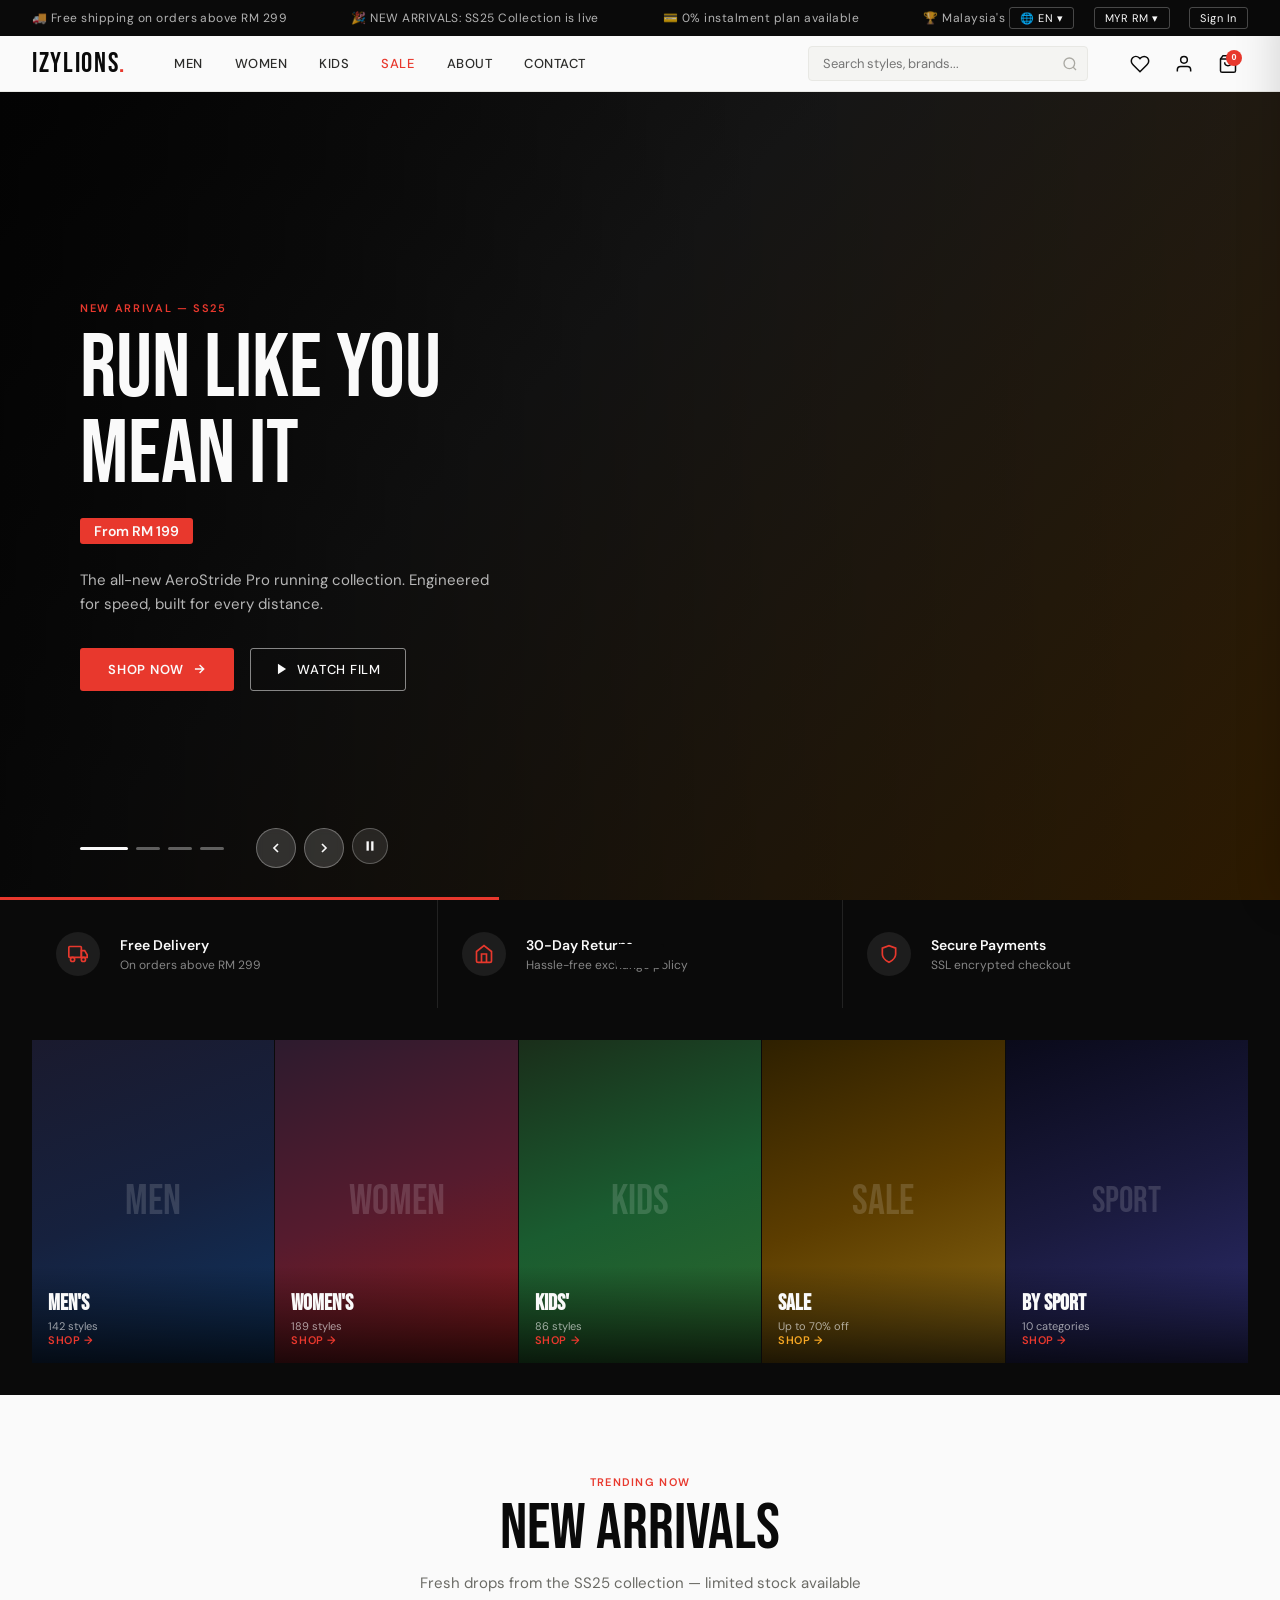
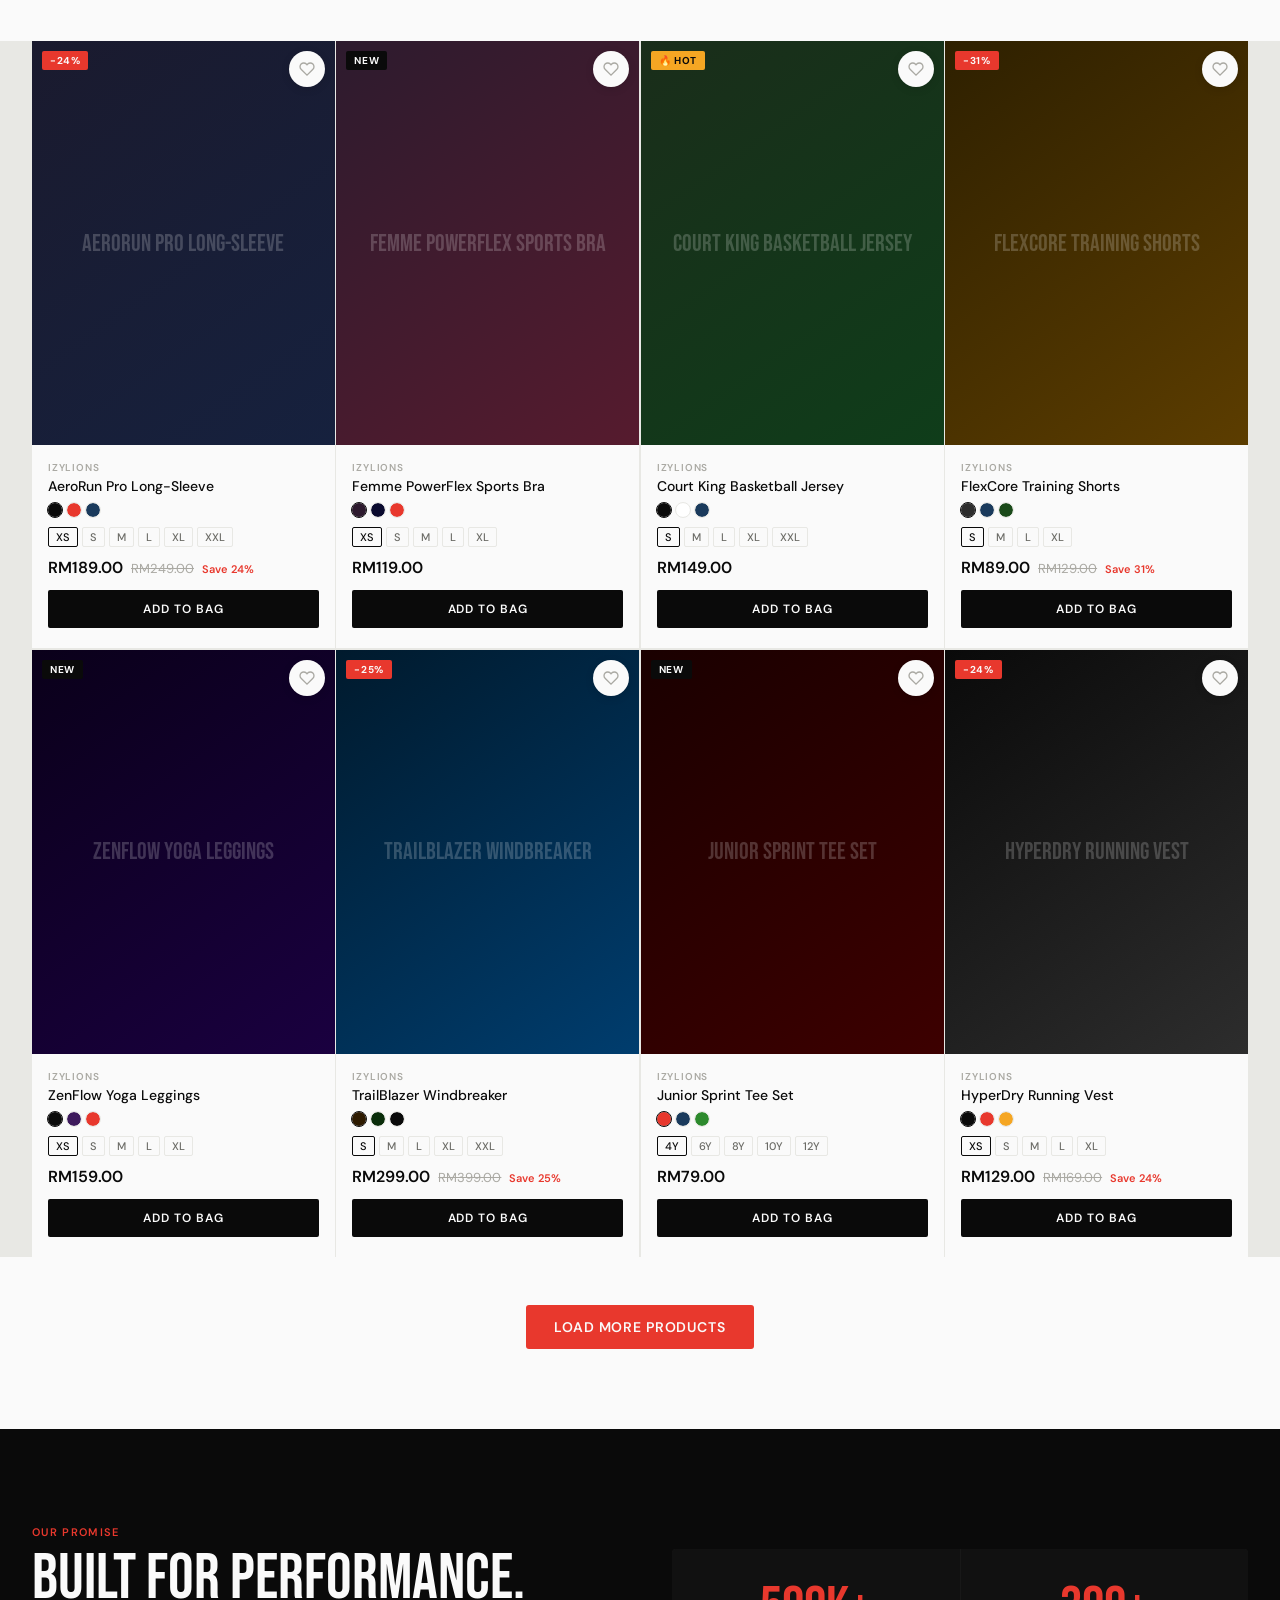
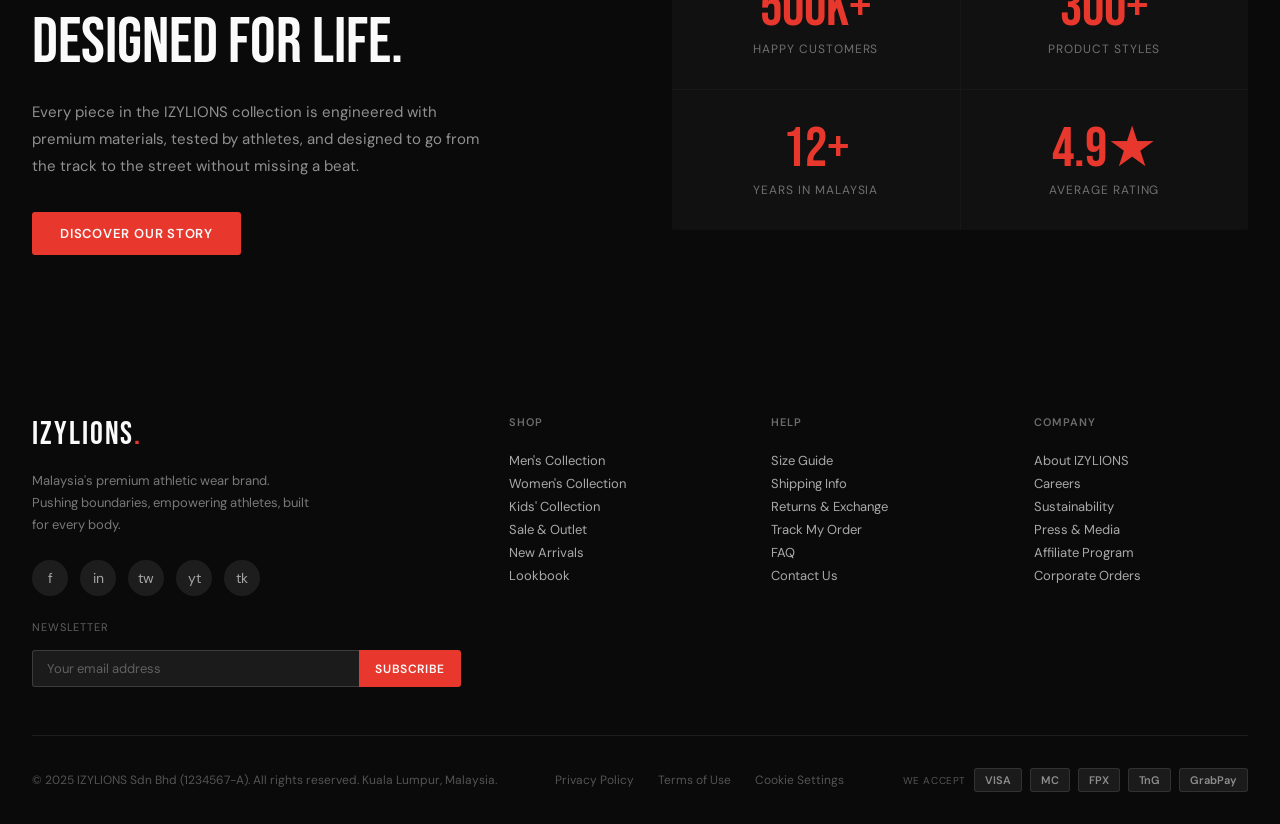
==== commit 497c6e3f: "Update store.html" ====
--- a/store.html
+++ b/store.html
@@ -1,4 +1,4 @@
-<!DOCTYPE html>
+<!-- <!DOCTYPE html> -->
 <html lang="en">
 <head>
 <meta charset="UTF-8">
